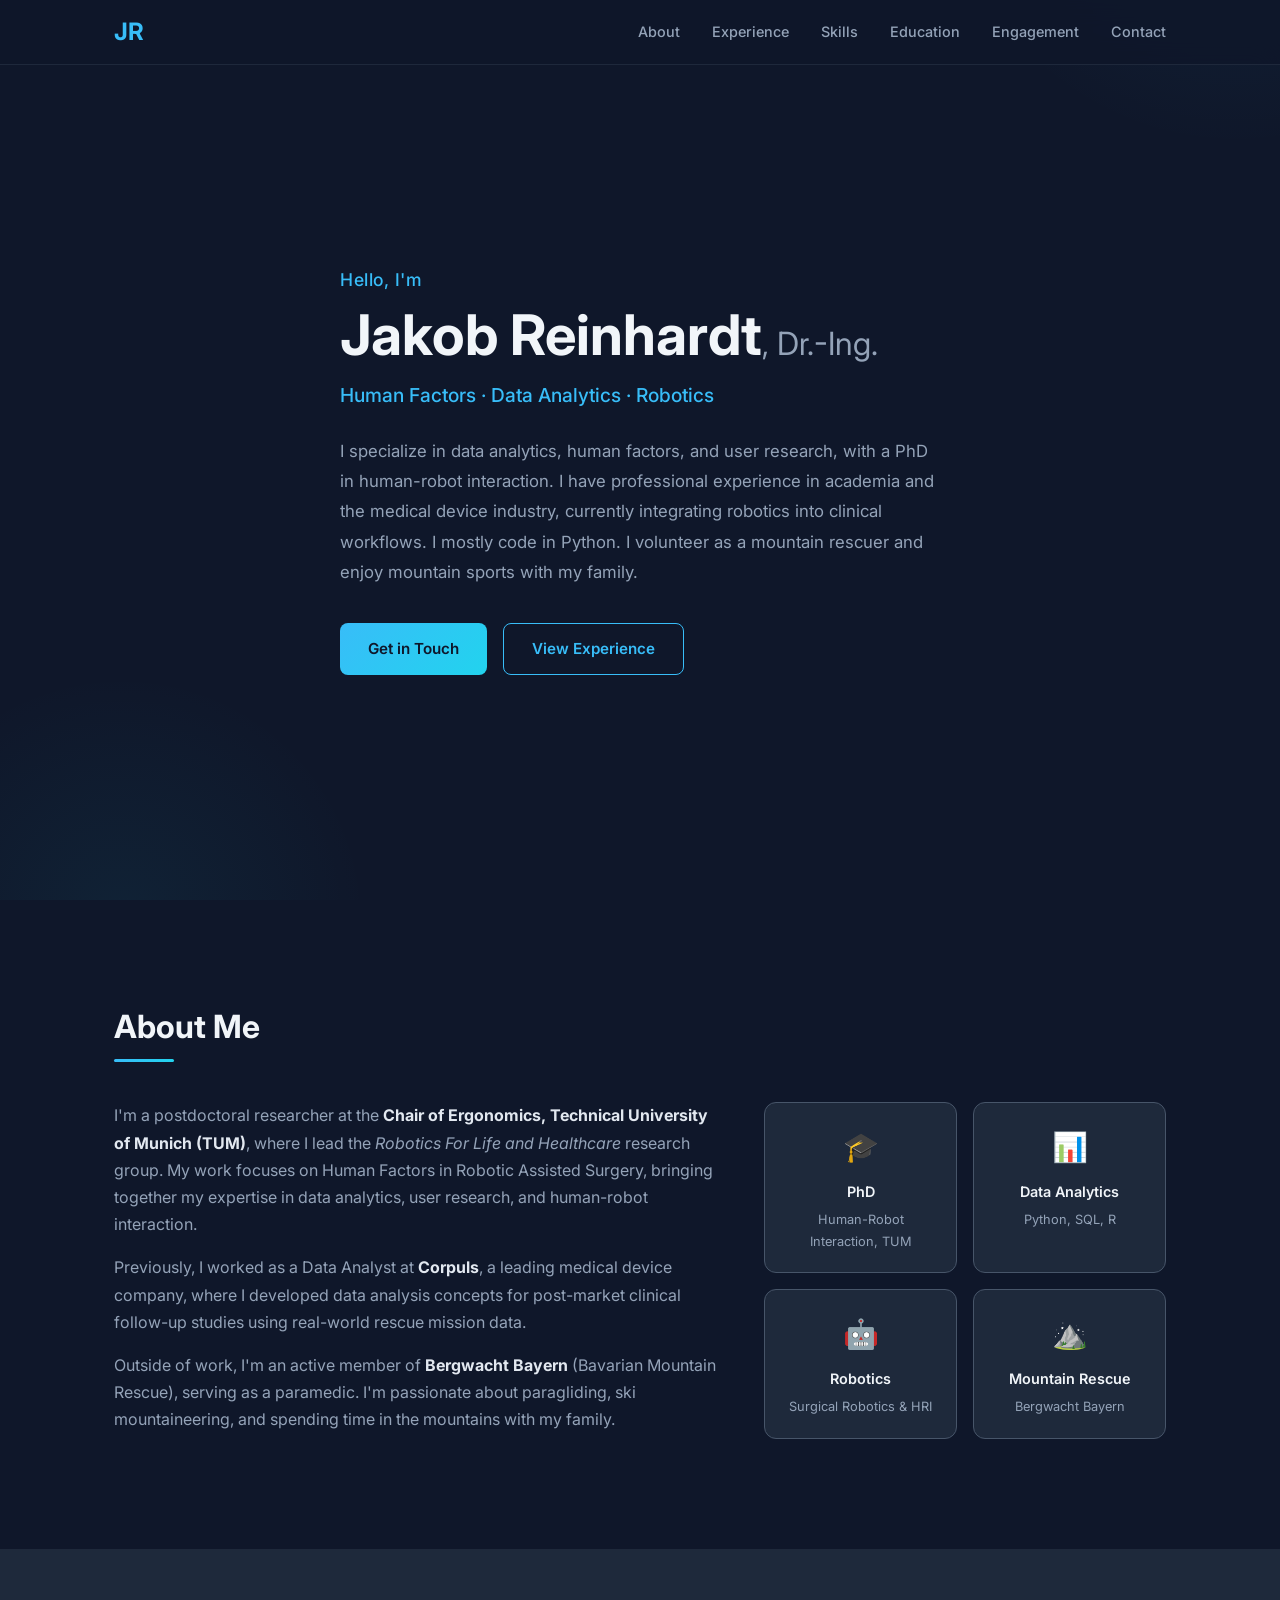
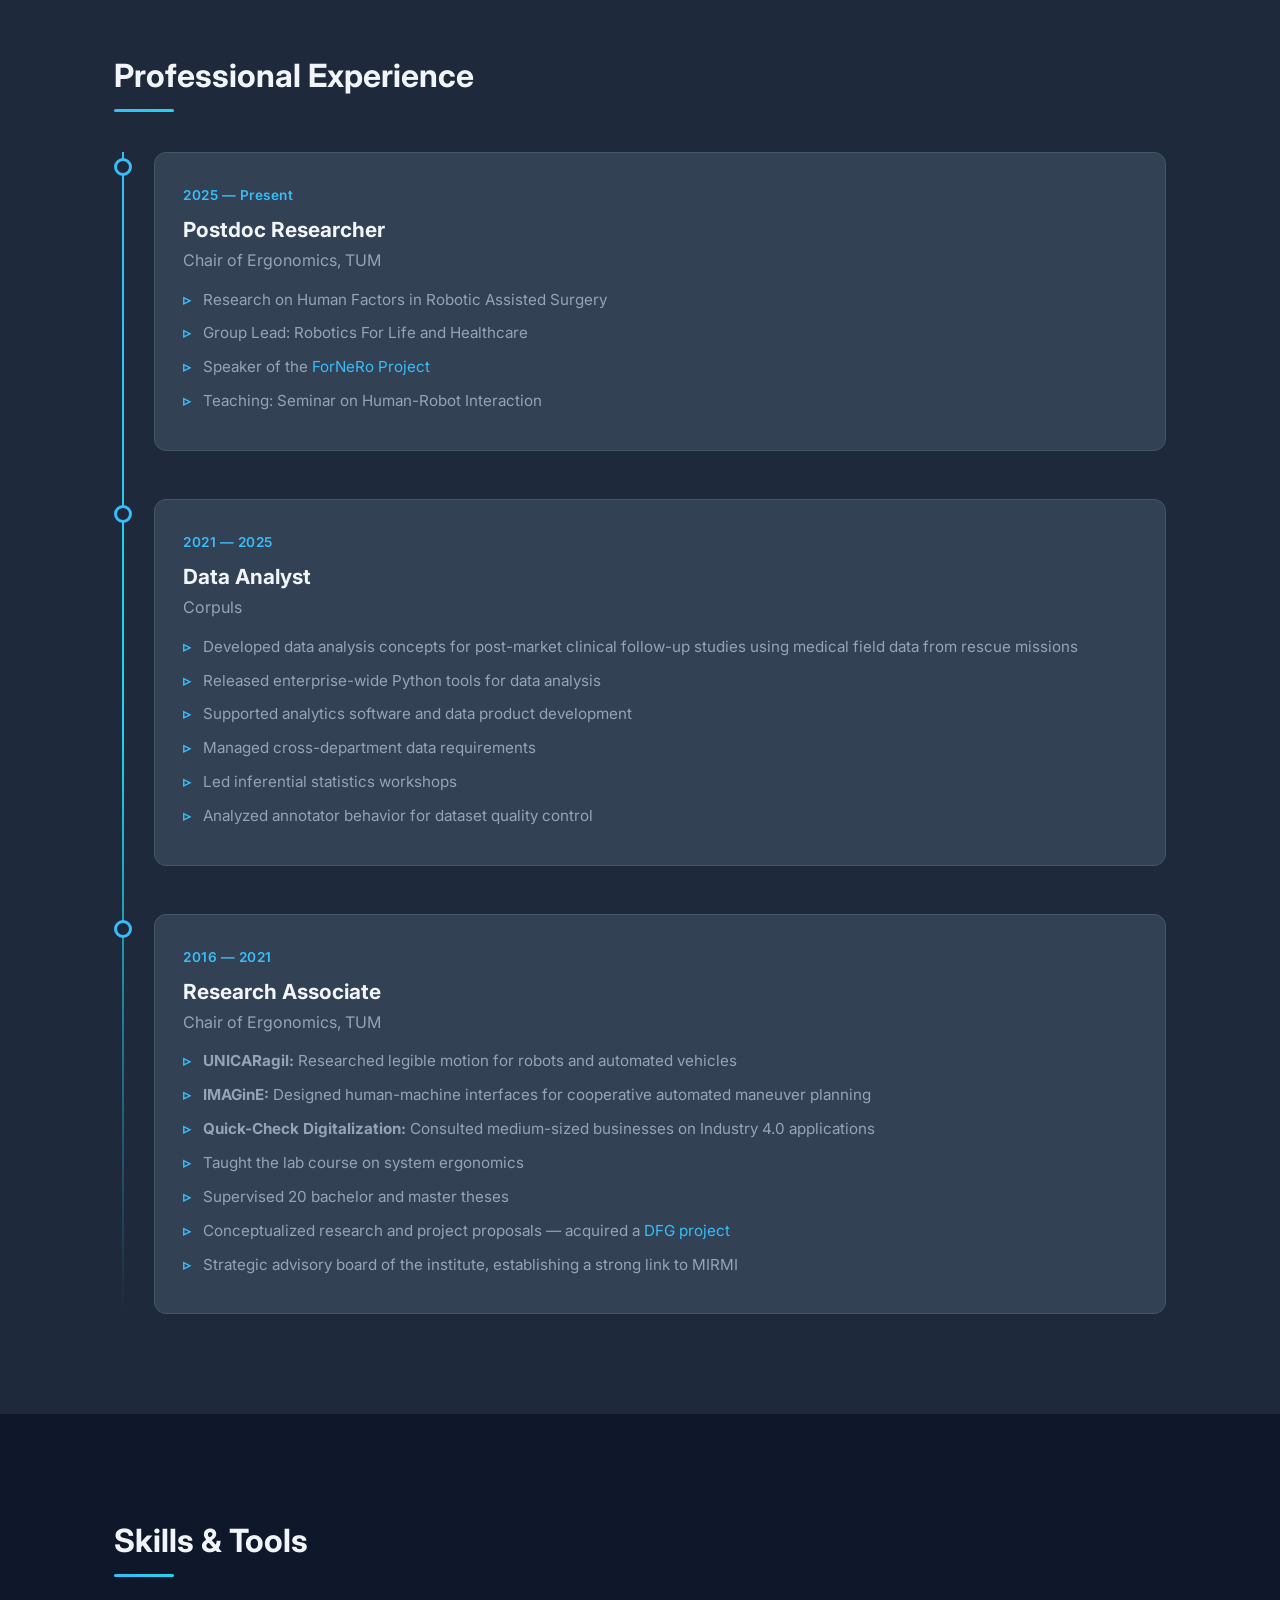
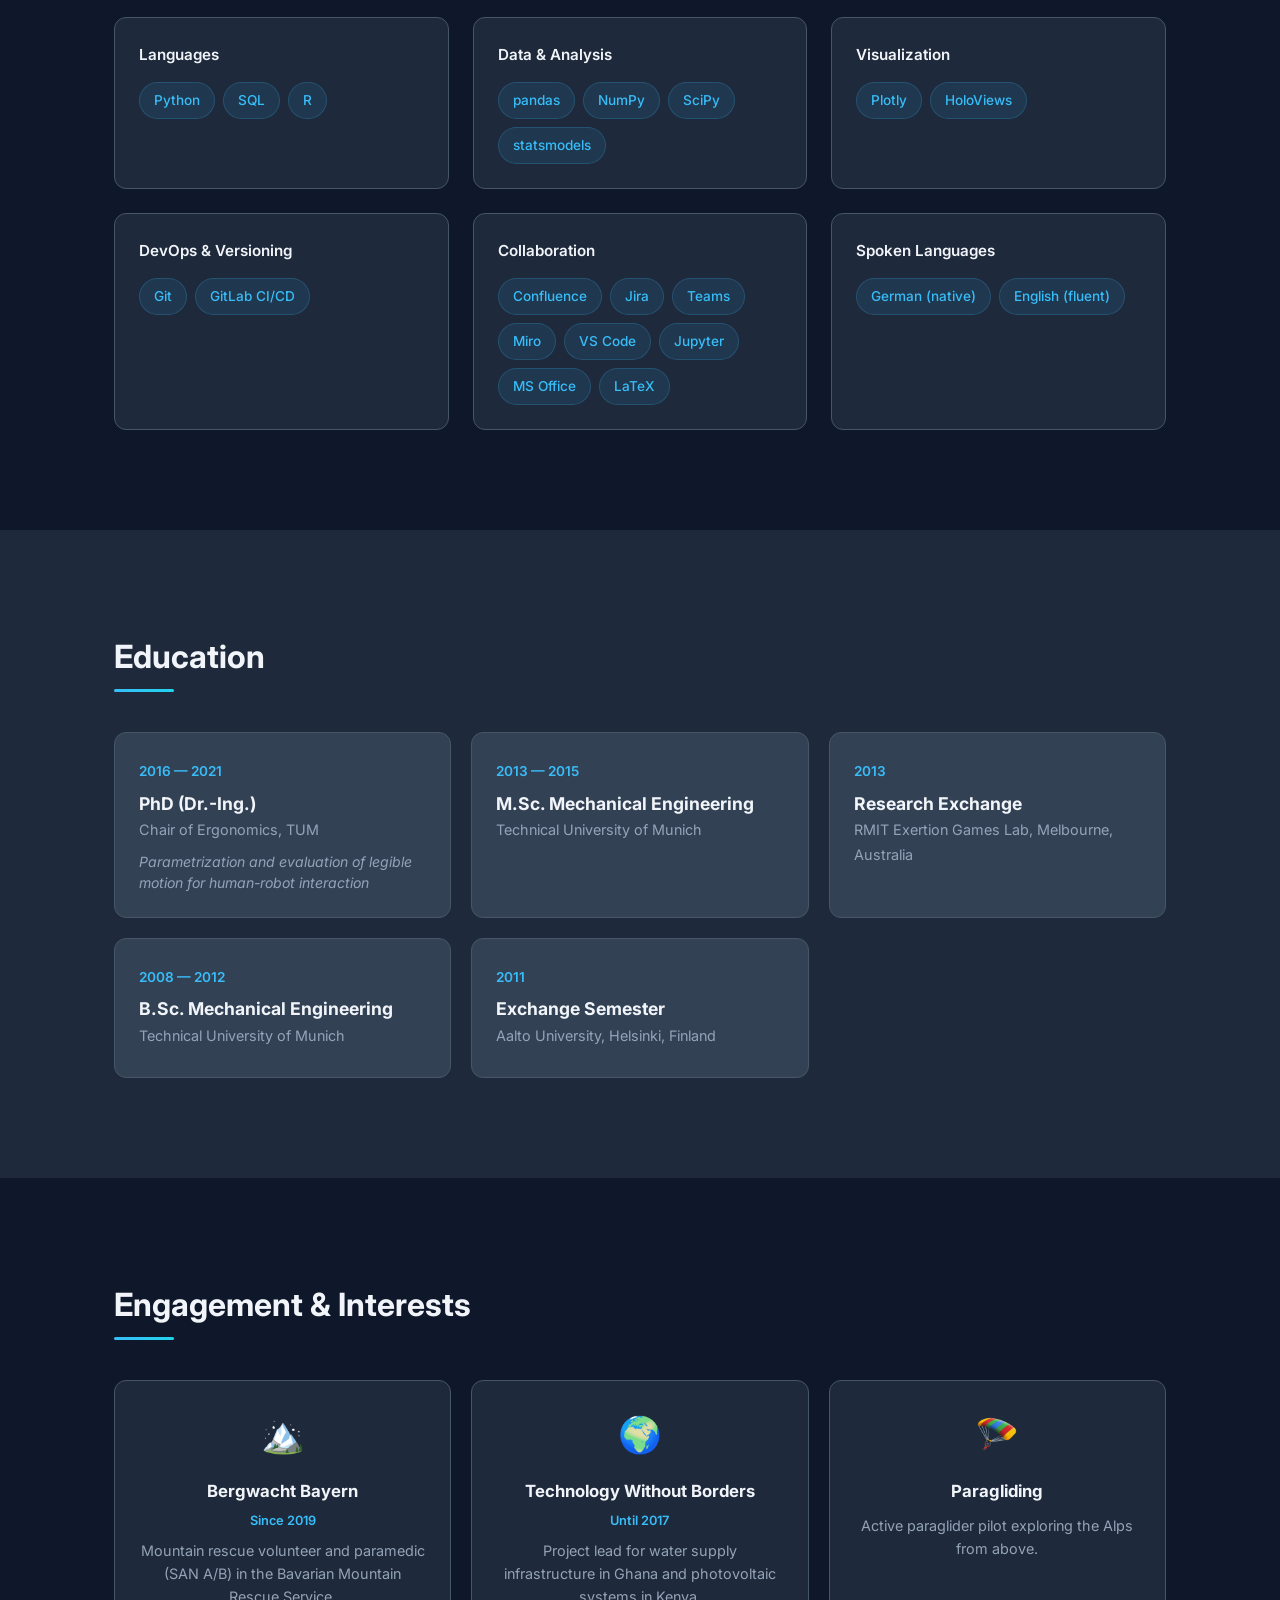
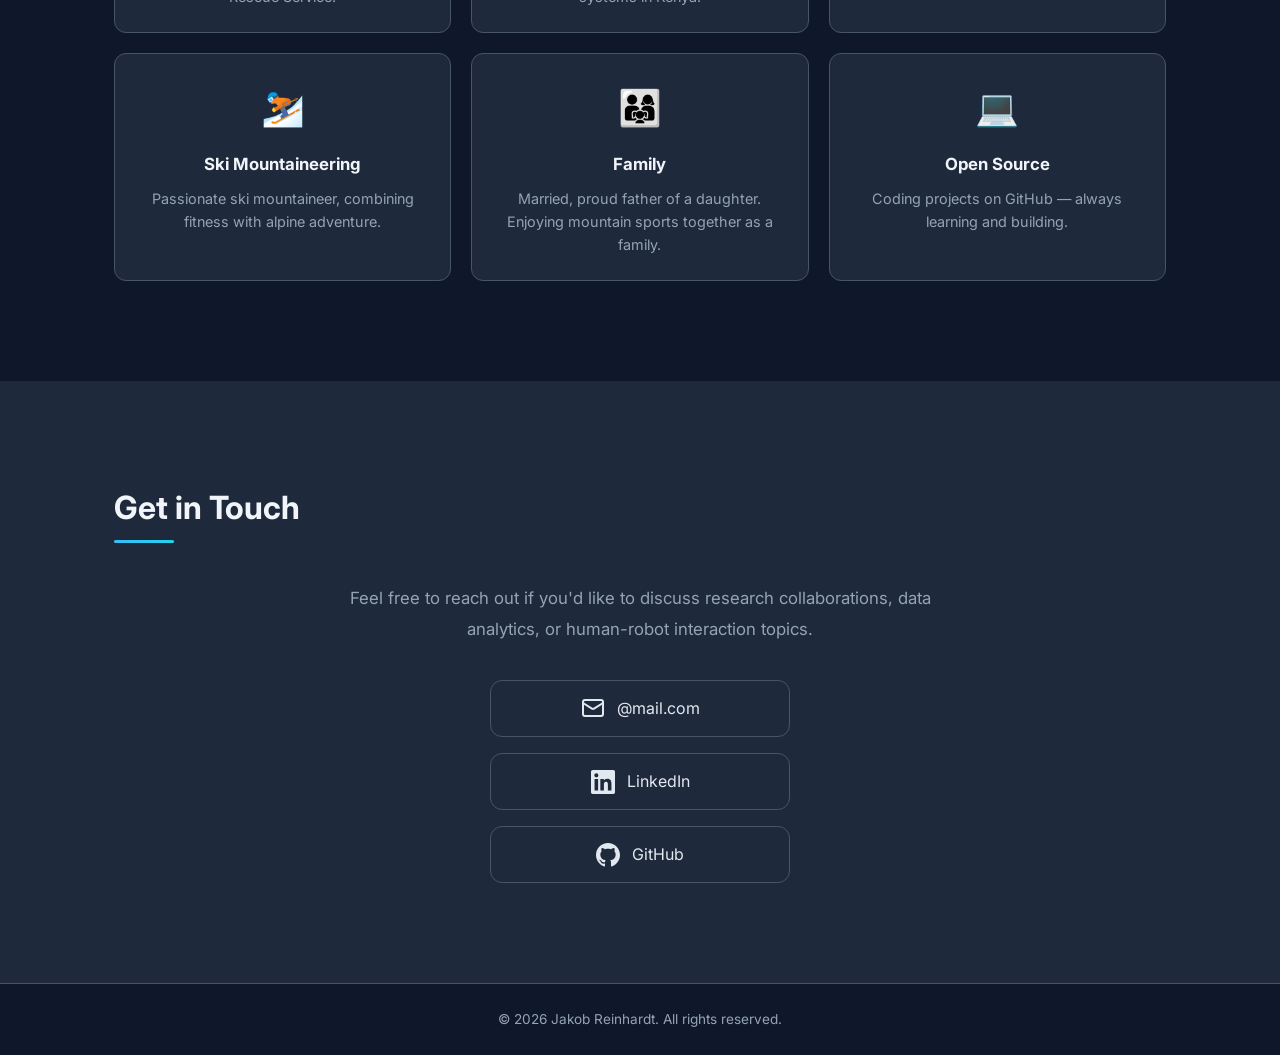
==== index.html @ f3c12887 "." ====
<!DOCTYPE html>
<html lang="en">
<head>
    <meta charset="UTF-8">
    <meta name="viewport" content="width=device-width, initial-scale=1.0">
    <title>Jakob Reinhardt, Dr.-Ing. | Human Factors &amp; Data Analytics</title>
    <meta name="description" content="Personal webpage of Dr.-Ing. Jakob Reinhardt — researcher in human factors, data analytics, and human-robot interaction.">
    <link rel="preconnect" href="https://fonts.googleapis.com">
    <link rel="preconnect" href="https://fonts.gstatic.com" crossorigin>
    <link href="https://fonts.googleapis.com/css2?family=Inter:wght@300;400;500;600;700&display=swap" rel="stylesheet">
    <link rel="stylesheet" href="style.css">
</head>
<body>
    <!-- Navigation -->
    <nav class="navbar" id="navbar">
        <div class="nav-container">
            <a href="#hero" class="nav-logo">JR</a>
            <button class="nav-toggle" id="nav-toggle" aria-label="Toggle navigation">
                <span></span><span></span><span></span>
            </button>
            <ul class="nav-links" id="nav-links">
                <li><a href="#about">About</a></li>
                <li><a href="#experience">Experience</a></li>
                <li><a href="#skills">Skills</a></li>
                <li><a href="#education">Education</a></li>
                <li><a href="#engagement">Engagement</a></li>
                <li><a href="#contact">Contact</a></li>
            </ul>
        </div>
    </nav>

    <!-- Hero Section -->
    <section class="hero" id="hero">
        <div class="hero-content">
            <p class="hero-greeting">Hello, I'm</p>
            <h1 class="hero-name">Jakob Reinhardt<span class="hero-title-suffix">, Dr.-Ing.</span></h1>
            <p class="hero-tagline">Human Factors &middot; Data Analytics &middot; Robotics</p>
            <p class="hero-description">
                I specialize in data analytics, human factors, and user research, with a PhD in human-robot interaction. 
                I have professional experience in academia and the medical device industry, currently integrating robotics into clinical workflows. 
                I mostly code in Python. I volunteer as a mountain rescuer and enjoy mountain sports with my family.
            </p>
            <div class="hero-actions">
                <a href="#contact" class="btn btn-primary">Get in Touch</a>
                <a href="#experience" class="btn btn-secondary">View Experience</a>
            </div>
        </div>
    </section>

    <!-- About Section -->
    <section class="section" id="about">
        <div class="container">
            <h2 class="section-title">About Me</h2>
            <div class="about-grid">
                <div class="about-text">
                    <p>
                        I'm a postdoctoral researcher at the <strong>Chair of Ergonomics, Technical University of Munich (TUM)</strong>, 
                        where I lead the <em>Robotics For Life and Healthcare</em> research group. My work focuses on 
                        Human Factors in Robotic Assisted Surgery, bringing together my expertise in data analytics, 
                        user research, and human-robot interaction.
                    </p>
                    <p>
                        Previously, I worked as a Data Analyst at <strong>Corpuls</strong>, a leading medical device company, 
                        where I developed data analysis concepts for post-market clinical follow-up studies using real-world rescue mission data.
                    </p>
                    <p>
                        Outside of work, I'm an active member of <strong>Bergwacht Bayern</strong> (Bavarian Mountain Rescue), 
                        serving as a paramedic. I'm passionate about paragliding, ski mountaineering, and spending time in the mountains with my family.
                    </p>
                </div>
                <div class="about-highlights">
                    <div class="highlight-card">
                        <span class="highlight-icon">🎓</span>
                        <h3>PhD</h3>
                        <p>Human-Robot Interaction, TUM</p>
                    </div>
                    <div class="highlight-card">
                        <span class="highlight-icon">📊</span>
                        <h3>Data Analytics</h3>
                        <p>Python, SQL, R</p>
                    </div>
                    <div class="highlight-card">
                        <span class="highlight-icon">🤖</span>
                        <h3>Robotics</h3>
                        <p>Surgical Robotics &amp; HRI</p>
                    </div>
                    <div class="highlight-card">
                        <span class="highlight-icon">⛰️</span>
                        <h3>Mountain Rescue</h3>
                        <p>Bergwacht Bayern</p>
                    </div>
                </div>
            </div>
        </div>
    </section>

    <!-- Experience Section -->
    <section class="section section-alt" id="experience">
        <div class="container">
            <h2 class="section-title">Professional Experience</h2>
            <div class="timeline">
                <div class="timeline-item">
                    <div class="timeline-marker"></div>
                    <div class="timeline-content">
                        <span class="timeline-date">2025 &mdash; Present</span>
                        <h3>Postdoc Researcher</h3>
                        <h4>Chair of Ergonomics, TUM</h4>
                        <ul>
                            <li>Research on Human Factors in Robotic Assisted Surgery</li>
                            <li>Group Lead: Robotics For Life and Healthcare</li>
                            <li>Speaker of the <a href="https://fornero.ed.tum.de/" target="_blank" rel="noopener">ForNeRo Project</a></li>
                            <li>Teaching: Seminar on Human-Robot Interaction</li>
                        </ul>
                    </div>
                </div>
                <div class="timeline-item">
                    <div class="timeline-marker"></div>
                    <div class="timeline-content">
                        <span class="timeline-date">2021 &mdash; 2025</span>
                        <h3>Data Analyst</h3>
                        <h4>Corpuls</h4>
                        <ul>
                            <li>Developed data analysis concepts for post-market clinical follow-up studies using medical field data from rescue missions</li>
                            <li>Released enterprise-wide Python tools for data analysis</li>
                            <li>Supported analytics software and data product development</li>
                            <li>Managed cross-department data requirements</li>
                            <li>Led inferential statistics workshops</li>
                            <li>Analyzed annotator behavior for dataset quality control</li>
                        </ul>
                    </div>
                </div>
                <div class="timeline-item">
                    <div class="timeline-marker"></div>
                    <div class="timeline-content">
                        <span class="timeline-date">2016 &mdash; 2021</span>
                        <h3>Research Associate</h3>
                        <h4>Chair of Ergonomics, TUM</h4>
                        <ul>
                            <li><strong>UNICARagil:</strong> Researched legible motion for robots and automated vehicles</li>
                            <li><strong>IMAGinE:</strong> Designed human-machine interfaces for cooperative automated maneuver planning</li>
                            <li><strong>Quick-Check Digitalization:</strong> Consulted medium-sized businesses on Industry 4.0 applications</li>
                            <li>Taught the lab course on system ergonomics</li>
                            <li>Supervised 20 bachelor and master theses</li>
                            <li>Conceptualized research and project proposals &mdash; acquired a <a href="https://gepris.dfg.de/gepris/projekt/453461364" target="_blank" rel="noopener">DFG project</a></li>
                            <li>Strategic advisory board of the institute, establishing a strong link to MIRMI</li>
                        </ul>
                    </div>
                </div>
            </div>
        </div>
    </section>

    <!-- Skills Section -->
    <section class="section" id="skills">
        <div class="container">
            <h2 class="section-title">Skills &amp; Tools</h2>
            <div class="skills-grid">
                <div class="skill-category">
                    <h3>Languages</h3>
                    <div class="skill-tags">
                        <span class="skill-tag">Python</span>
                        <span class="skill-tag">SQL</span>
                        <span class="skill-tag">R</span>
                    </div>
                </div>
                <div class="skill-category">
                    <h3>Data &amp; Analysis</h3>
                    <div class="skill-tags">
                        <span class="skill-tag">pandas</span>
                        <span class="skill-tag">NumPy</span>
                        <span class="skill-tag">SciPy</span>
                        <span class="skill-tag">statsmodels</span>
                    </div>
                </div>
                <div class="skill-category">
                    <h3>Visualization</h3>
                    <div class="skill-tags">
                        <span class="skill-tag">Plotly</span>
                        <span class="skill-tag">HoloViews</span>
                    </div>
                </div>
                <div class="skill-category">
                    <h3>DevOps &amp; Versioning</h3>
                    <div class="skill-tags">
                        <span class="skill-tag">Git</span>
                        <span class="skill-tag">GitLab CI/CD</span>
                    </div>
                </div>
                <div class="skill-category">
                    <h3>Collaboration</h3>
                    <div class="skill-tags">
                        <span class="skill-tag">Confluence</span>
                        <span class="skill-tag">Jira</span>
                        <span class="skill-tag">Teams</span>
                        <span class="skill-tag">Miro</span>
                        <span class="skill-tag">VS Code</span>
                        <span class="skill-tag">Jupyter</span>
                        <span class="skill-tag">MS Office</span>
                        <span class="skill-tag">LaTeX</span>
                    </div>
                </div>
                <div class="skill-category">
                    <h3>Spoken Languages</h3>
                    <div class="skill-tags">
                        <span class="skill-tag">German (native)</span>
                        <span class="skill-tag">English (fluent)</span>
                    </div>
                </div>
            </div>
        </div>
    </section>

    <!-- Education Section -->
    <section class="section section-alt" id="education">
        <div class="container">
            <h2 class="section-title">Education</h2>
            <div class="education-grid">
                <div class="education-card">
                    <span class="education-year">2016 &mdash; 2021</span>
                    <h3>PhD (Dr.-Ing.)</h3>
                    <h4>Chair of Ergonomics, TUM</h4>
                    <p class="thesis-title"><em>Parametrization and evaluation of legible motion for human-robot interaction</em></p>
                </div>
                <div class="education-card">
                    <span class="education-year">2013 &mdash; 2015</span>
                    <h3>M.Sc. Mechanical Engineering</h3>
                    <h4>Technical University of Munich</h4>
                </div>
                <div class="education-card">
                    <span class="education-year">2013</span>
                    <h3>Research Exchange</h3>
                    <h4>RMIT Exertion Games Lab, Melbourne, Australia</h4>
                </div>
                <div class="education-card">
                    <span class="education-year">2008 &mdash; 2012</span>
                    <h3>B.Sc. Mechanical Engineering</h3>
                    <h4>Technical University of Munich</h4>
                </div>
                <div class="education-card">
                    <span class="education-year">2011</span>
                    <h3>Exchange Semester</h3>
                    <h4>Aalto University, Helsinki, Finland</h4>
                </div>
            </div>
        </div>
    </section>

    <!-- Social Engagement Section -->
    <section class="section" id="engagement">
        <div class="container">
            <h2 class="section-title">Engagement &amp; Interests</h2>
            <div class="engagement-grid">
                <div class="engagement-card">
                    <span class="engagement-icon">🏔️</span>
                    <h3>Bergwacht Bayern</h3>
                    <span class="engagement-date">Since 2019</span>
                    <p>Mountain rescue volunteer and paramedic (SAN A/B) in the Bavarian Mountain Rescue Service.</p>
                </div>
                <div class="engagement-card">
                    <span class="engagement-icon">🌍</span>
                    <h3>Technology Without Borders</h3>
                    <span class="engagement-date">Until 2017</span>
                    <p>Project lead for water supply infrastructure in Ghana and photovoltaic systems in Kenya.</p>
                </div>
                <div class="engagement-card">
                    <span class="engagement-icon">🪂</span>
                    <h3>Paragliding</h3>
                    <span class="engagement-date"></span>
                    <p>Active paraglider pilot exploring the Alps from above.</p>
                </div>
                <div class="engagement-card">
                    <span class="engagement-icon">⛷️</span>
                    <h3>Ski Mountaineering</h3>
                    <span class="engagement-date"></span>
                    <p>Passionate ski mountaineer, combining fitness with alpine adventure.</p>
                </div>
                <div class="engagement-card">
                    <span class="engagement-icon">👨‍👩‍👧</span>
                    <h3>Family</h3>
                    <span class="engagement-date"></span>
                    <p>Married, proud father of a daughter. Enjoying mountain sports together as a family.</p>
                </div>
                <div class="engagement-card">
                    <span class="engagement-icon">💻</span>
                    <h3>Open Source</h3>
                    <span class="engagement-date"></span>
                    <p>Coding projects on GitHub — always learning and building.</p>
                </div>
            </div>
        </div>
    </section>

    <!-- Contact Section -->
    <section class="section section-alt" id="contact">
        <div class="container">
            <h2 class="section-title">Get in Touch</h2>
            <div class="contact-content">
                <p class="contact-text">
                    Feel free to reach out if you'd like to discuss research collaborations, data analytics, 
                    or human-robot interaction topics.
                </p>
                <div class="contact-links">
                    <a href="mailto:@mail.com" class="contact-link">
                        <svg viewBox="0 0 24 24" width="24" height="24" fill="none" stroke="currentColor" stroke-width="2"><rect x="2" y="4" width="20" height="16" rx="2"/><path d="m22 7-8.97 5.7a1.94 1.94 0 0 1-2.06 0L2 7"/></svg>
                        <span>@mail.com</span>
                    </a>
                    <a href="https://www.linkedin.com/in/jakob-reinhardt-939b8283/" target="_blank" rel="noopener" class="contact-link">
                        <svg viewBox="0 0 24 24" width="24" height="24" fill="currentColor"><path d="M20.447 20.452h-3.554v-5.569c0-1.328-.027-3.037-1.852-3.037-1.853 0-2.136 1.445-2.136 2.939v5.667H9.351V9h3.414v1.561h.046c.477-.9 1.637-1.85 3.37-1.85 3.601 0 4.267 2.37 4.267 5.455v6.286zM5.337 7.433a2.062 2.062 0 0 1-2.063-2.065 2.064 2.064 0 1 1 2.063 2.065zm1.782 13.019H3.555V9h3.564v11.452zM22.225 0H1.771C.792 0 0 .774 0 1.729v20.542C0 23.227.792 24 1.771 24h20.451C23.2 24 24 23.227 24 22.271V1.729C24 .774 23.2 0 22.222 0h.003z"/></svg>
                        <span>LinkedIn</span>
                    </a>
                    <a href="https://github.com/jakreinhardt" target="_blank" rel="noopener" class="contact-link">
                        <svg viewBox="0 0 24 24" width="24" height="24" fill="currentColor"><path d="M12 0c-6.626 0-12 5.373-12 12 0 5.302 3.438 9.8 8.207 11.387.599.111.793-.261.793-.577v-2.234c-3.338.726-4.033-1.416-4.033-1.416-.546-1.387-1.333-1.756-1.333-1.756-1.089-.745.083-.729.083-.729 1.205.084 1.839 1.237 1.839 1.237 1.07 1.834 2.807 1.304 3.492.997.107-.775.418-1.305.762-1.604-2.665-.305-5.467-1.334-5.467-5.931 0-1.311.469-2.381 1.236-3.221-.124-.303-.535-1.524.117-3.176 0 0 1.008-.322 3.301 1.23.957-.266 1.983-.399 3.003-.404 1.02.005 2.047.138 3.006.404 2.291-1.552 3.297-1.23 3.297-1.23.653 1.653.242 2.874.118 3.176.77.84 1.235 1.911 1.235 3.221 0 4.609-2.807 5.624-5.479 5.921.43.372.823 1.102.823 2.222v3.293c0 .319.192.694.801.576 4.765-1.589 8.199-6.086 8.199-11.386 0-6.627-5.373-12-12-12z"/></svg>
                        <span>GitHub</span>
                    </a>
                </div>
            </div>
        </div>
    </section>

    <!-- Footer -->
    <footer class="footer">
        <div class="container">
            <p>&copy; 2026 Jakob Reinhardt. All rights reserved.</p>
        </div>
    </footer>

    <script src="script.js"></script>
</body>
</html>
---- style.css ----
/* ===== CSS Variables & Reset ===== */
:root {
    --color-bg: #0f172a;
    --color-bg-alt: #1e293b;
    --color-surface: #334155;
    --color-primary: #38bdf8;
    --color-primary-dark: #0284c7;
    --color-accent: #22d3ee;
    --color-text: #e2e8f0;
    --color-text-muted: #94a3b8;
    --color-text-heading: #f1f5f9;
    --color-border: #475569;
    --font-family: 'Inter', -apple-system, BlinkMacSystemFont, 'Segoe UI', Roboto, sans-serif;
    --max-width: 1100px;
    --radius: 12px;
    --transition: 0.3s ease;
}

*, *::before, *::after {
    margin: 0;
    padding: 0;
    box-sizing: border-box;
}

html {
    scroll-behavior: smooth;
    scroll-padding-top: 80px;
}

body {
    font-family: var(--font-family);
    background-color: var(--color-bg);
    color: var(--color-text);
    line-height: 1.7;
    -webkit-font-smoothing: antialiased;
}

a {
    color: var(--color-primary);
    text-decoration: none;
    transition: color var(--transition);
}

a:hover {
    color: var(--color-accent);
}

img {
    max-width: 100%;
    display: block;
}

/* ===== Layout ===== */
.container {
    max-width: var(--max-width);
    margin: 0 auto;
    padding: 0 24px;
}

.section {
    padding: 100px 0;
}

.section-alt {
    background-color: var(--color-bg-alt);
}

.section-title {
    font-size: 2rem;
    font-weight: 700;
    color: var(--color-text-heading);
    margin-bottom: 48px;
    position: relative;
    display: inline-block;
}

.section-title::after {
    content: '';
    position: absolute;
    bottom: -8px;
    left: 0;
    width: 60px;
    height: 3px;
    background: linear-gradient(90deg, var(--color-primary), var(--color-accent));
    border-radius: 2px;
}

/* ===== Navbar ===== */
.navbar {
    position: fixed;
    top: 0;
    left: 0;
    right: 0;
    z-index: 1000;
    background: rgba(15, 23, 42, 0.85);
    backdrop-filter: blur(12px);
    border-bottom: 1px solid rgba(71, 85, 105, 0.3);
    transition: background var(--transition);
}

.nav-container {
    max-width: var(--max-width);
    margin: 0 auto;
    padding: 0 24px;
    display: flex;
    align-items: center;
    justify-content: space-between;
    height: 64px;
}

.nav-logo {
    font-size: 1.5rem;
    font-weight: 700;
    color: var(--color-primary);
    letter-spacing: -0.5px;
}

.nav-logo:hover {
    color: var(--color-accent);
}

.nav-links {
    display: flex;
    list-style: none;
    gap: 32px;
}

.nav-links a {
    color: var(--color-text-muted);
    font-size: 0.9rem;
    font-weight: 500;
    transition: color var(--transition);
    position: relative;
}

.nav-links a::after {
    content: '';
    position: absolute;
    bottom: -4px;
    left: 0;
    width: 0;
    height: 2px;
    background: var(--color-primary);
    transition: width var(--transition);
}

.nav-links a:hover {
    color: var(--color-text-heading);
}

.nav-links a:hover::after {
    width: 100%;
}

.nav-toggle {
    display: none;
    flex-direction: column;
    gap: 5px;
    background: none;
    border: none;
    cursor: pointer;
    padding: 4px;
}

.nav-toggle span {
    width: 24px;
    height: 2px;
    background: var(--color-text);
    transition: var(--transition);
    border-radius: 2px;
}

/* ===== Hero ===== */
.hero {
    min-height: 100vh;
    display: flex;
    align-items: center;
    justify-content: center;
    padding: 120px 24px 80px;
    position: relative;
    overflow: hidden;
}

.hero::before {
    content: '';
    position: absolute;
    top: -50%;
    right: -20%;
    width: 600px;
    height: 600px;
    background: radial-gradient(circle, rgba(56, 189, 248, 0.08) 0%, transparent 70%);
    pointer-events: none;
}

.hero::after {
    content: '';
    position: absolute;
    bottom: -30%;
    left: -10%;
    width: 500px;
    height: 500px;
    background: radial-gradient(circle, rgba(34, 211, 238, 0.06) 0%, transparent 70%);
    pointer-events: none;
}

.hero-content {
    max-width: 720px;
    position: relative;
    z-index: 1;
}

.hero-greeting {
    font-size: 1.1rem;
    color: var(--color-primary);
    font-weight: 500;
    margin-bottom: 8px;
    letter-spacing: 0.5px;
}

.hero-name {
    font-size: 3.5rem;
    font-weight: 700;
    color: var(--color-text-heading);
    line-height: 1.15;
    margin-bottom: 12px;
}

.hero-title-suffix {
    color: var(--color-text-muted);
    font-weight: 400;
    font-size: 2rem;
}

.hero-tagline {
    font-size: 1.2rem;
    color: var(--color-primary);
    margin-bottom: 24px;
    font-weight: 500;
}

.hero-description {
    font-size: 1.05rem;
    color: var(--color-text-muted);
    line-height: 1.8;
    margin-bottom: 36px;
    max-width: 600px;
}

.hero-actions {
    display: flex;
    gap: 16px;
    flex-wrap: wrap;
}

/* ===== Buttons ===== */
.btn {
    display: inline-flex;
    align-items: center;
    padding: 12px 28px;
    border-radius: 8px;
    font-size: 0.95rem;
    font-weight: 600;
    transition: all var(--transition);
    cursor: pointer;
    border: none;
    text-decoration: none;
}

.btn-primary {
    background: linear-gradient(135deg, var(--color-primary), var(--color-accent));
    color: var(--color-bg);
}

.btn-primary:hover {
    color: var(--color-bg);
    transform: translateY(-2px);
    box-shadow: 0 8px 24px rgba(56, 189, 248, 0.25);
}

.btn-secondary {
    background: transparent;
    color: var(--color-primary);
    border: 1px solid var(--color-primary);
}

.btn-secondary:hover {
    background: rgba(56, 189, 248, 0.1);
    color: var(--color-accent);
    transform: translateY(-2px);
}

/* ===== About ===== */
.about-grid {
    display: grid;
    grid-template-columns: 1.5fr 1fr;
    gap: 48px;
    align-items: start;
}

.about-text p {
    margin-bottom: 16px;
    color: var(--color-text-muted);
}

.about-text strong {
    color: var(--color-text);
}

.about-highlights {
    display: grid;
    grid-template-columns: 1fr 1fr;
    gap: 16px;
}

.highlight-card {
    background: var(--color-bg-alt);
    border: 1px solid var(--color-border);
    border-radius: var(--radius);
    padding: 20px;
    text-align: center;
    transition: transform var(--transition), border-color var(--transition);
}

.highlight-card:hover {
    transform: translateY(-4px);
    border-color: var(--color-primary);
}

.highlight-icon {
    font-size: 1.8rem;
    display: block;
    margin-bottom: 8px;
}

.highlight-card h3 {
    font-size: 0.9rem;
    font-weight: 600;
    color: var(--color-text-heading);
    margin-bottom: 4px;
}

.highlight-card p {
    font-size: 0.8rem;
    color: var(--color-text-muted);
}

/* ===== Timeline ===== */
.timeline {
    position: relative;
    padding-left: 40px;
}

.timeline::before {
    content: '';
    position: absolute;
    left: 8px;
    top: 0;
    bottom: 0;
    width: 2px;
    background: linear-gradient(to bottom, var(--color-primary), var(--color-accent), transparent);
}

.timeline-item {
    position: relative;
    margin-bottom: 48px;
}

.timeline-item:last-child {
    margin-bottom: 0;
}

.timeline-marker {
    position: absolute;
    left: -40px;
    top: 6px;
    width: 18px;
    height: 18px;
    border-radius: 50%;
    background: var(--color-bg-alt);
    border: 3px solid var(--color-primary);
    z-index: 1;
}

.timeline-content {
    background: var(--color-surface);
    border: 1px solid var(--color-border);
    border-radius: var(--radius);
    padding: 28px;
    transition: border-color var(--transition), transform var(--transition);
}

.timeline-content:hover {
    border-color: var(--color-primary);
    transform: translateX(4px);
}

.timeline-date {
    font-size: 0.85rem;
    color: var(--color-primary);
    font-weight: 600;
    letter-spacing: 0.5px;
}

.timeline-content h3 {
    font-size: 1.3rem;
    color: var(--color-text-heading);
    margin-top: 4px;
}

.timeline-content h4 {
    font-size: 1rem;
    color: var(--color-text-muted);
    font-weight: 400;
    margin-bottom: 12px;
}

.timeline-content ul {
    list-style: none;
    padding: 0;
}

.timeline-content li {
    position: relative;
    padding-left: 20px;
    margin-bottom: 8px;
    color: var(--color-text-muted);
    font-size: 0.95rem;
}

.timeline-content li::before {
    content: '▹';
    position: absolute;
    left: 0;
    color: var(--color-primary);
    font-weight: bold;
}

/* ===== Skills ===== */
.skills-grid {
    display: grid;
    grid-template-columns: repeat(auto-fit, minmax(280px, 1fr));
    gap: 24px;
}

.skill-category {
    background: var(--color-bg-alt);
    border: 1px solid var(--color-border);
    border-radius: var(--radius);
    padding: 24px;
    transition: border-color var(--transition);
}

.skill-category:hover {
    border-color: var(--color-primary);
}

.skill-category h3 {
    font-size: 0.95rem;
    color: var(--color-text-heading);
    margin-bottom: 14px;
    font-weight: 600;
}

.skill-tags {
    display: flex;
    flex-wrap: wrap;
    gap: 8px;
}

.skill-tag {
    background: rgba(56, 189, 248, 0.1);
    color: var(--color-primary);
    padding: 6px 14px;
    border-radius: 20px;
    font-size: 0.85rem;
    font-weight: 500;
    border: 1px solid rgba(56, 189, 248, 0.2);
    transition: all var(--transition);
}

.skill-tag:hover {
    background: rgba(56, 189, 248, 0.2);
    border-color: var(--color-primary);
}

/* ===== Education ===== */
.education-grid {
    display: grid;
    grid-template-columns: repeat(auto-fit, minmax(300px, 1fr));
    gap: 20px;
}

.education-card {
    background: var(--color-surface);
    border: 1px solid var(--color-border);
    border-radius: var(--radius);
    padding: 24px;
    transition: border-color var(--transition), transform var(--transition);
}

.education-card:hover {
    border-color: var(--color-primary);
    transform: translateY(-4px);
}

.education-year {
    font-size: 0.85rem;
    color: var(--color-primary);
    font-weight: 600;
}

.education-card h3 {
    font-size: 1.1rem;
    color: var(--color-text-heading);
    margin-top: 4px;
}

.education-card h4 {
    font-size: 0.9rem;
    color: var(--color-text-muted);
    font-weight: 400;
    margin-bottom: 4px;
}

.thesis-title {
    font-size: 0.88rem;
    color: var(--color-text-muted);
    margin-top: 8px;
    line-height: 1.5;
}

/* ===== Engagement ===== */
.engagement-grid {
    display: grid;
    grid-template-columns: repeat(auto-fit, minmax(280px, 1fr));
    gap: 20px;
}

.engagement-card {
    background: var(--color-bg-alt);
    border: 1px solid var(--color-border);
    border-radius: var(--radius);
    padding: 24px;
    text-align: center;
    transition: border-color var(--transition), transform var(--transition);
}

.engagement-card:hover {
    border-color: var(--color-primary);
    transform: translateY(-4px);
}

.engagement-icon {
    font-size: 2.2rem;
    display: block;
    margin-bottom: 12px;
}

.engagement-card h3 {
    font-size: 1.05rem;
    color: var(--color-text-heading);
    margin-bottom: 4px;
}

.engagement-date {
    font-size: 0.8rem;
    color: var(--color-primary);
    font-weight: 600;
    display: block;
    margin-bottom: 8px;
}

.engagement-card p {
    font-size: 0.9rem;
    color: var(--color-text-muted);
    line-height: 1.6;
}

/* ===== Contact ===== */
.contact-content {
    text-align: center;
    max-width: 600px;
    margin: 0 auto;
}

.contact-text {
    font-size: 1.05rem;
    color: var(--color-text-muted);
    margin-bottom: 36px;
    line-height: 1.8;
}

.contact-links {
    display: flex;
    flex-direction: column;
    gap: 16px;
    align-items: center;
}

.contact-link {
    display: inline-flex;
    align-items: center;
    gap: 12px;
    padding: 14px 28px;
    border: 1px solid var(--color-border);
    border-radius: var(--radius);
    color: var(--color-text);
    transition: all var(--transition);
    min-width: 300px;
    justify-content: center;
}

.contact-link:hover {
    border-color: var(--color-primary);
    background: rgba(56, 189, 248, 0.05);
    color: var(--color-primary);
    transform: translateY(-2px);
}

.contact-link svg {
    flex-shrink: 0;
}

/* ===== Footer ===== */
.footer {
    text-align: center;
    padding: 24px;
    border-top: 1px solid var(--color-border);
    color: var(--color-text-muted);
    font-size: 0.85rem;
}

/* ===== Responsive ===== */
@media (max-width: 768px) {
    .nav-toggle {
        display: flex;
    }

    .nav-links {
        position: fixed;
        top: 64px;
        left: 0;
        right: 0;
        background: rgba(15, 23, 42, 0.98);
        backdrop-filter: blur(12px);
        flex-direction: column;
        padding: 24px;
        gap: 20px;
        transform: translateY(-120%);
        transition: transform var(--transition);
        border-bottom: 1px solid var(--color-border);
    }

    .nav-links.active {
        transform: translateY(0);
    }

    .hero-name {
        font-size: 2.4rem;
    }

    .hero-title-suffix {
        font-size: 1.4rem;
    }

    .about-grid {
        grid-template-columns: 1fr;
    }

    .about-highlights {
        grid-template-columns: 1fr 1fr;
    }

    .timeline {
        padding-left: 30px;
    }

    .timeline-marker {
        left: -30px;
        width: 14px;
        height: 14px;
    }

    .timeline-content {
        padding: 20px;
    }

    .contact-link {
        min-width: auto;
        width: 100%;
    }

    .section {
        padding: 64px 0;
    }
}

@media (max-width: 480px) {
    .hero-name {
        font-size: 1.8rem;
    }

    .hero-title-suffix {
        font-size: 1.1rem;
        display: block;
    }

    .about-highlights {
        grid-template-columns: 1fr;
    }

    .hero-actions {
        flex-direction: column;
    }

    .btn {
        width: 100%;
        justify-content: center;
    }
}

/* ===== Animations ===== */
@keyframes fadeInUp {
    from {
        opacity: 0;
        transform: translateY(20px);
    }
    to {
        opacity: 1;
        transform: translateY(0);
    }
}

.fade-in {
    opacity: 0;
    transform: translateY(20px);
    transition: opacity 0.6s ease, transform 0.6s ease;
}

.fade-in.visible {
    opacity: 1;
    transform: translateY(0);
}
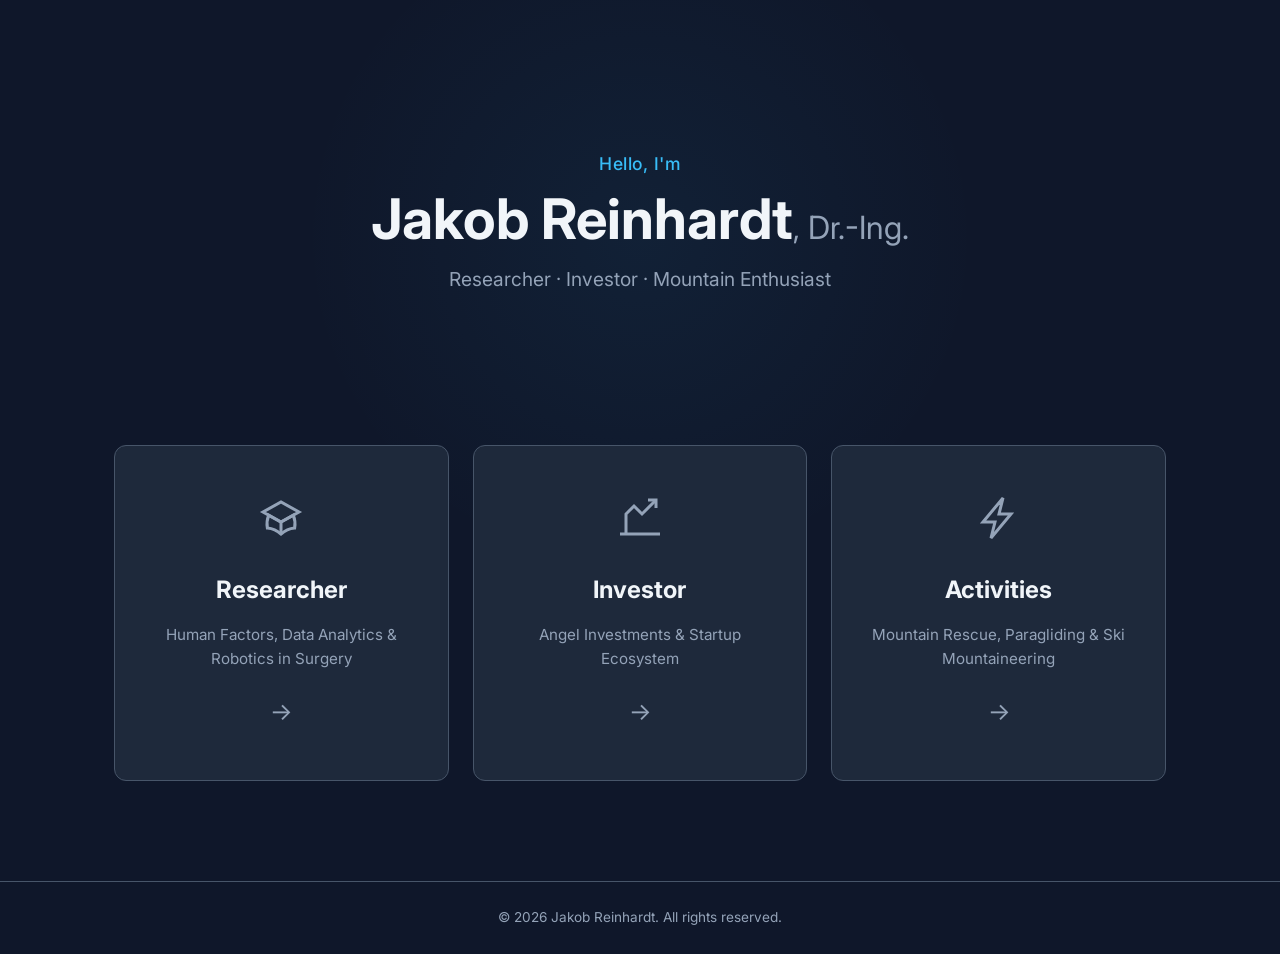
==== commit 33f0c387: "Redesign: entry page with 3 spheres, introduction sections, new content" ====
--- a/index.html
+++ b/index.html
@@ -3,318 +3,50 @@
 <head>
     <meta charset="UTF-8">
     <meta name="viewport" content="width=device-width, initial-scale=1.0">
-    <title>Jakob Reinhardt, Dr.-Ing. | Human Factors &amp; Data Analytics</title>
-    <meta name="description" content="Personal webpage of Dr.-Ing. Jakob Reinhardt — researcher in human factors, data analytics, and human-robot interaction.">
+    <title>Jakob Reinhardt, Dr.-Ing.</title>
+    <meta name="description" content="Personal webpage of Dr.-Ing. Jakob Reinhardt — Researcher, Investor, and Mountain Enthusiast.">
     <link rel="preconnect" href="https://fonts.googleapis.com">
     <link rel="preconnect" href="https://fonts.gstatic.com" crossorigin>
     <link href="https://fonts.googleapis.com/css2?family=Inter:wght@300;400;500;600;700&display=swap" rel="stylesheet">
     <link rel="stylesheet" href="style.css">
 </head>
-<body>
-    <!-- Navigation -->
-    <nav class="navbar" id="navbar">
-        <div class="nav-container">
-            <a href="#hero" class="nav-logo">JR</a>
-            <button class="nav-toggle" id="nav-toggle" aria-label="Toggle navigation">
-                <span></span><span></span><span></span>
-            </button>
-            <ul class="nav-links" id="nav-links">
-                <li><a href="#about">About</a></li>
-                <li><a href="#experience">Experience</a></li>
-                <li><a href="#skills">Skills</a></li>
-                <li><a href="#education">Education</a></li>
-                <li><a href="#engagement">Engagement</a></li>
-                <li><a href="#contact">Contact</a></li>
-            </ul>
-        </div>
-    </nav>
+<body class="entry-page">
 
-    <!-- Hero Section -->
-    <section class="hero" id="hero">
-        <div class="hero-content">
-            <p class="hero-greeting">Hello, I'm</p>
-            <h1 class="hero-name">Jakob Reinhardt<span class="hero-title-suffix">, Dr.-Ing.</span></h1>
-            <p class="hero-tagline">Human Factors &middot; Data Analytics &middot; Robotics</p>
-            <p class="hero-description">
-                I specialize in data analytics, human factors, and user research, with a PhD in human-robot interaction. 
-                I have professional experience in academia and the medical device industry, currently integrating robotics into clinical workflows. 
-                I mostly code in Python. I volunteer as a mountain rescuer and enjoy mountain sports with my family.
-            </p>
-            <div class="hero-actions">
-                <a href="#contact" class="btn btn-primary">Get in Touch</a>
-                <a href="#experience" class="btn btn-secondary">View Experience</a>
-            </div>
+    <!-- Entry Hero -->
+    <section class="entry-hero">
+        <div class="entry-hero-content">
+            <p class="entry-greeting">Hello, I'm</p>
+            <h1 class="entry-name">Jakob Reinhardt<span class="entry-suffix">, Dr.-Ing.</span></h1>
+            <p class="entry-tagline">Researcher &middot; Investor &middot; Mountain Enthusiast</p>
         </div>
     </section>
 
-    <!-- About Section -->
-    <section class="section" id="about">
-        <div class="container">
-            <h2 class="section-title">About Me</h2>
-            <div class="about-grid">
-                <div class="about-text">
-                    <p>
-                        I'm a postdoctoral researcher at the <strong>Chair of Ergonomics, Technical University of Munich (TUM)</strong>, 
-                        where I lead the <em>Robotics For Life and Healthcare</em> research group. My work focuses on 
-                        Human Factors in Robotic Assisted Surgery, bringing together my expertise in data analytics, 
-                        user research, and human-robot interaction.
-                    </p>
-                    <p>
-                        Previously, I worked as a Data Analyst at <strong>Corpuls</strong>, a leading medical device company, 
-                        where I developed data analysis concepts for post-market clinical follow-up studies using real-world rescue mission data.
-                    </p>
-                    <p>
-                        Outside of work, I'm an active member of <strong>Bergwacht Bayern</strong> (Bavarian Mountain Rescue), 
-                        serving as a paramedic. I'm passionate about paragliding, ski mountaineering, and spending time in the mountains with my family.
-                    </p>
-                </div>
-                <div class="about-highlights">
-                    <div class="highlight-card">
-                        <span class="highlight-icon">🎓</span>
-                        <h3>PhD</h3>
-                        <p>Human-Robot Interaction, TUM</p>
-                    </div>
-                    <div class="highlight-card">
-                        <span class="highlight-icon">📊</span>
-                        <h3>Data Analytics</h3>
-                        <p>Python, SQL, R</p>
-                    </div>
-                    <div class="highlight-card">
-                        <span class="highlight-icon">🤖</span>
-                        <h3>Robotics</h3>
-                        <p>Surgical Robotics &amp; HRI</p>
-                    </div>
-                    <div class="highlight-card">
-                        <span class="highlight-icon">⛰️</span>
-                        <h3>Mountain Rescue</h3>
-                        <p>Bergwacht Bayern</p>
-                    </div>
-                </div>
+    <!-- Three Spheres -->
+    <section class="spheres">
+        <a href="researcher.html" class="sphere sphere-researcher">
+            <div class="sphere-icon">
+                <svg viewBox="0 0 24 24" width="48" height="48" fill="none" stroke="currentColor" stroke-width="1.5"><path d="M12 14l9-5-9-5-9 5 9 5z"/><path d="M12 14l6.16-3.422a12.083 12.083 0 01.665 6.479A11.952 11.952 0 0012 20.055a11.952 11.952 0 00-6.824-2.998 12.078 12.078 0 01.665-6.479L12 14z"/><path d="M12 20.055V14"/></svg>
             </div>
-        </div>
-    </section>
-
-    <!-- Experience Section -->
-    <section class="section section-alt" id="experience">
-        <div class="container">
-            <h2 class="section-title">Professional Experience</h2>
-            <div class="timeline">
-                <div class="timeline-item">
-                    <div class="timeline-marker"></div>
-                    <div class="timeline-content">
-                        <span class="timeline-date">2025 &mdash; Present</span>
-                        <h3>Postdoc Researcher</h3>
-                        <h4>Chair of Ergonomics, TUM</h4>
-                        <ul>
-                            <li>Research on Human Factors in Robotic Assisted Surgery</li>
-                            <li>Group Lead: Robotics For Life and Healthcare</li>
-                            <li>Speaker of the <a href="https://fornero.ed.tum.de/" target="_blank" rel="noopener">ForNeRo Project</a></li>
-                            <li>Teaching: Seminar on Human-Robot Interaction</li>
-                        </ul>
-                    </div>
-                </div>
-                <div class="timeline-item">
-                    <div class="timeline-marker"></div>
-                    <div class="timeline-content">
-                        <span class="timeline-date">2021 &mdash; 2025</span>
-                        <h3>Data Analyst</h3>
-                        <h4>Corpuls</h4>
-                        <ul>
-                            <li>Developed data analysis concepts for post-market clinical follow-up studies using medical field data from rescue missions</li>
-                            <li>Released enterprise-wide Python tools for data analysis</li>
-                            <li>Supported analytics software and data product development</li>
-                            <li>Managed cross-department data requirements</li>
-                            <li>Led inferential statistics workshops</li>
-                            <li>Analyzed annotator behavior for dataset quality control</li>
-                        </ul>
-                    </div>
-                </div>
-                <div class="timeline-item">
-                    <div class="timeline-marker"></div>
-                    <div class="timeline-content">
-                        <span class="timeline-date">2016 &mdash; 2021</span>
-                        <h3>Research Associate</h3>
-                        <h4>Chair of Ergonomics, TUM</h4>
-                        <ul>
-                            <li><strong>UNICARagil:</strong> Researched legible motion for robots and automated vehicles</li>
-                            <li><strong>IMAGinE:</strong> Designed human-machine interfaces for cooperative automated maneuver planning</li>
-                            <li><strong>Quick-Check Digitalization:</strong> Consulted medium-sized businesses on Industry 4.0 applications</li>
-                            <li>Taught the lab course on system ergonomics</li>
-                            <li>Supervised 20 bachelor and master theses</li>
-                            <li>Conceptualized research and project proposals &mdash; acquired a <a href="https://gepris.dfg.de/gepris/projekt/453461364" target="_blank" rel="noopener">DFG project</a></li>
-                            <li>Strategic advisory board of the institute, establishing a strong link to MIRMI</li>
-                        </ul>
-                    </div>
-                </div>
+            <h2>Researcher</h2>
+            <p>Human Factors, Data Analytics &amp; Robotics in Surgery</p>
+            <span class="sphere-arrow">&rarr;</span>
+        </a>
+        <a href="investor.html" class="sphere sphere-investor">
+            <div class="sphere-icon">
+                <svg viewBox="0 0 24 24" width="48" height="48" fill="none" stroke="currentColor" stroke-width="1.5"><path d="M2 20h20"/><path d="M5 20V10l4-4 4 4 7-7"/><path d="M16 3h4v4"/></svg>
             </div>
-        </div>
-    </section>
-
-    <!-- Skills Section -->
-    <section class="section" id="skills">
-        <div class="container">
-            <h2 class="section-title">Skills &amp; Tools</h2>
-            <div class="skills-grid">
-                <div class="skill-category">
-                    <h3>Languages</h3>
-                    <div class="skill-tags">
-                        <span class="skill-tag">Python</span>
-                        <span class="skill-tag">SQL</span>
-                        <span class="skill-tag">R</span>
-                    </div>
-                </div>
-                <div class="skill-category">
-                    <h3>Data &amp; Analysis</h3>
-                    <div class="skill-tags">
-                        <span class="skill-tag">pandas</span>
-                        <span class="skill-tag">NumPy</span>
-                        <span class="skill-tag">SciPy</span>
-                        <span class="skill-tag">statsmodels</span>
-                    </div>
-                </div>
-                <div class="skill-category">
-                    <h3>Visualization</h3>
-                    <div class="skill-tags">
-                        <span class="skill-tag">Plotly</span>
-                        <span class="skill-tag">HoloViews</span>
-                    </div>
-                </div>
-                <div class="skill-category">
-                    <h3>DevOps &amp; Versioning</h3>
-                    <div class="skill-tags">
-                        <span class="skill-tag">Git</span>
-                        <span class="skill-tag">GitLab CI/CD</span>
-                    </div>
-                </div>
-                <div class="skill-category">
-                    <h3>Collaboration</h3>
-                    <div class="skill-tags">
-                        <span class="skill-tag">Confluence</span>
-                        <span class="skill-tag">Jira</span>
-                        <span class="skill-tag">Teams</span>
-                        <span class="skill-tag">Miro</span>
-                        <span class="skill-tag">VS Code</span>
-                        <span class="skill-tag">Jupyter</span>
-                        <span class="skill-tag">MS Office</span>
-                        <span class="skill-tag">LaTeX</span>
-                    </div>
-                </div>
-                <div class="skill-category">
-                    <h3>Spoken Languages</h3>
-                    <div class="skill-tags">
-                        <span class="skill-tag">German (native)</span>
-                        <span class="skill-tag">English (fluent)</span>
-                    </div>
-                </div>
+            <h2>Investor</h2>
+            <p>Angel Investments &amp; Startup Ecosystem</p>
+            <span class="sphere-arrow">&rarr;</span>
+        </a>
+        <a href="activities.html" class="sphere sphere-activities">
+            <div class="sphere-icon">
+                <svg viewBox="0 0 24 24" width="48" height="48" fill="none" stroke="currentColor" stroke-width="1.5"><path d="M14 2L4 14h6l-2 8 10-12h-6l2-8z"/></svg>
             </div>
-        </div>
-    </section>
-
-    <!-- Education Section -->
-    <section class="section section-alt" id="education">
-        <div class="container">
-            <h2 class="section-title">Education</h2>
-            <div class="education-grid">
-                <div class="education-card">
-                    <span class="education-year">2016 &mdash; 2021</span>
-                    <h3>PhD (Dr.-Ing.)</h3>
-                    <h4>Chair of Ergonomics, TUM</h4>
-                    <p class="thesis-title"><em>Parametrization and evaluation of legible motion for human-robot interaction</em></p>
-                </div>
-                <div class="education-card">
-                    <span class="education-year">2013 &mdash; 2015</span>
-                    <h3>M.Sc. Mechanical Engineering</h3>
-                    <h4>Technical University of Munich</h4>
-                </div>
-                <div class="education-card">
-                    <span class="education-year">2013</span>
-                    <h3>Research Exchange</h3>
-                    <h4>RMIT Exertion Games Lab, Melbourne, Australia</h4>
-                </div>
-                <div class="education-card">
-                    <span class="education-year">2008 &mdash; 2012</span>
-                    <h3>B.Sc. Mechanical Engineering</h3>
-                    <h4>Technical University of Munich</h4>
-                </div>
-                <div class="education-card">
-                    <span class="education-year">2011</span>
-                    <h3>Exchange Semester</h3>
-                    <h4>Aalto University, Helsinki, Finland</h4>
-                </div>
-            </div>
-        </div>
-    </section>
-
-    <!-- Social Engagement Section -->
-    <section class="section" id="engagement">
-        <div class="container">
-            <h2 class="section-title">Engagement &amp; Interests</h2>
-            <div class="engagement-grid">
-                <div class="engagement-card">
-                    <span class="engagement-icon">🏔️</span>
-                    <h3>Bergwacht Bayern</h3>
-                    <span class="engagement-date">Since 2019</span>
-                    <p>Mountain rescue volunteer and paramedic (SAN A/B) in the Bavarian Mountain Rescue Service.</p>
-                </div>
-                <div class="engagement-card">
-                    <span class="engagement-icon">🌍</span>
-                    <h3>Technology Without Borders</h3>
-                    <span class="engagement-date">Until 2017</span>
-                    <p>Project lead for water supply infrastructure in Ghana and photovoltaic systems in Kenya.</p>
-                </div>
-                <div class="engagement-card">
-                    <span class="engagement-icon">🪂</span>
-                    <h3>Paragliding</h3>
-                    <span class="engagement-date"></span>
-                    <p>Active paraglider pilot exploring the Alps from above.</p>
-                </div>
-                <div class="engagement-card">
-                    <span class="engagement-icon">⛷️</span>
-                    <h3>Ski Mountaineering</h3>
-                    <span class="engagement-date"></span>
-                    <p>Passionate ski mountaineer, combining fitness with alpine adventure.</p>
-                </div>
-                <div class="engagement-card">
-                    <span class="engagement-icon">👨‍👩‍👧</span>
-                    <h3>Family</h3>
-                    <span class="engagement-date"></span>
-                    <p>Married, proud father of a daughter. Enjoying mountain sports together as a family.</p>
-                </div>
-                <div class="engagement-card">
-                    <span class="engagement-icon">💻</span>
-                    <h3>Open Source</h3>
-                    <span class="engagement-date"></span>
-                    <p>Coding projects on GitHub — always learning and building.</p>
-                </div>
-            </div>
-        </div>
-    </section>
-
-    <!-- Contact Section -->
-    <section class="section section-alt" id="contact">
-        <div class="container">
-            <h2 class="section-title">Get in Touch</h2>
-            <div class="contact-content">
-                <p class="contact-text">
-                    Feel free to reach out if you'd like to discuss research collaborations, data analytics, 
-                    or human-robot interaction topics.
-                </p>
-                <div class="contact-links">
-                    <a href="mailto:@mail.com" class="contact-link">
-                        <svg viewBox="0 0 24 24" width="24" height="24" fill="none" stroke="currentColor" stroke-width="2"><rect x="2" y="4" width="20" height="16" rx="2"/><path d="m22 7-8.97 5.7a1.94 1.94 0 0 1-2.06 0L2 7"/></svg>
-                        <span>@mail.com</span>
-                    </a>
-                    <a href="https://www.linkedin.com/in/jakob-reinhardt-939b8283/" target="_blank" rel="noopener" class="contact-link">
-                        <svg viewBox="0 0 24 24" width="24" height="24" fill="currentColor"><path d="M20.447 20.452h-3.554v-5.569c0-1.328-.027-3.037-1.852-3.037-1.853 0-2.136 1.445-2.136 2.939v5.667H9.351V9h3.414v1.561h.046c.477-.9 1.637-1.85 3.37-1.85 3.601 0 4.267 2.37 4.267 5.455v6.286zM5.337 7.433a2.062 2.062 0 0 1-2.063-2.065 2.064 2.064 0 1 1 2.063 2.065zm1.782 13.019H3.555V9h3.564v11.452zM22.225 0H1.771C.792 0 0 .774 0 1.729v20.542C0 23.227.792 24 1.771 24h20.451C23.2 24 24 23.227 24 22.271V1.729C24 .774 23.2 0 22.222 0h.003z"/></svg>
-                        <span>LinkedIn</span>
-                    </a>
-                    <a href="https://github.com/jakreinhardt" target="_blank" rel="noopener" class="contact-link">
-                        <svg viewBox="0 0 24 24" width="24" height="24" fill="currentColor"><path d="M12 0c-6.626 0-12 5.373-12 12 0 5.302 3.438 9.8 8.207 11.387.599.111.793-.261.793-.577v-2.234c-3.338.726-4.033-1.416-4.033-1.416-.546-1.387-1.333-1.756-1.333-1.756-1.089-.745.083-.729.083-.729 1.205.084 1.839 1.237 1.839 1.237 1.07 1.834 2.807 1.304 3.492.997.107-.775.418-1.305.762-1.604-2.665-.305-5.467-1.334-5.467-5.931 0-1.311.469-2.381 1.236-3.221-.124-.303-.535-1.524.117-3.176 0 0 1.008-.322 3.301 1.23.957-.266 1.983-.399 3.003-.404 1.02.005 2.047.138 3.006.404 2.291-1.552 3.297-1.23 3.297-1.23.653 1.653.242 2.874.118 3.176.77.84 1.235 1.911 1.235 3.221 0 4.609-2.807 5.624-5.479 5.921.43.372.823 1.102.823 2.222v3.293c0 .319.192.694.801.576 4.765-1.589 8.199-6.086 8.199-11.386 0-6.627-5.373-12-12-12z"/></svg>
-                        <span>GitHub</span>
-                    </a>
-                </div>
-            </div>
-        </div>
+            <h2>Activities</h2>
+            <p>Mountain Rescue, Paragliding &amp; Ski Mountaineering</p>
+            <span class="sphere-arrow">&rarr;</span>
+        </a>
     </section>
 
     <!-- Footer -->
@@ -324,6 +56,5 @@
         </div>
     </footer>
 
-    <script src="script.js"></script>
 </body>
 </html>
--- a/style.css
+++ b/style.css
@@ -10,6 +10,9 @@
     --color-text-muted: #94a3b8;
     --color-text-heading: #f1f5f9;
     --color-border: #475569;
+    --color-researcher: #38bdf8;
+    --color-investor: #a78bfa;
+    --color-activities: #34d399;
     --font-family: 'Inter', -apple-system, BlinkMacSystemFont, 'Segoe UI', Roboto, sans-serif;
     --max-width: 1100px;
     --radius: 12px;
@@ -84,6 +87,19 @@
     background: linear-gradient(90deg, var(--color-primary), var(--color-accent));
     border-radius: 2px;
 }
+
+.section-intro {
+    color: var(--color-text-muted);
+    font-size: 1.05rem;
+    line-height: 1.8;
+    margin-bottom: 36px;
+    max-width: 700px;
+}
+
+/* Sphere-specific accent colors */
+.subpage-researcher .section-title::after { background: linear-gradient(90deg, var(--color-researcher), #7dd3fc); }
+.subpage-investor .section-title::after { background: linear-gradient(90deg, var(--color-investor), #c4b5fd); }
+.subpage-activities .section-title::after { background: linear-gradient(90deg, var(--color-activities), #6ee7b7); }
 
 /* ===== Navbar ===== */
 .navbar {
@@ -123,6 +139,7 @@
     display: flex;
     list-style: none;
     gap: 32px;
+    align-items: center;
 }
 
 .nav-links a {
@@ -152,6 +169,21 @@
     width: 100%;
 }
 
+.nav-divider {
+    width: 1px;
+    height: 20px;
+    background: var(--color-border);
+}
+
+.nav-sphere-link {
+    opacity: 0.7;
+    font-size: 0.8rem !important;
+}
+
+.nav-sphere-link:hover {
+    opacity: 1;
+}
+
 .nav-toggle {
     display: none;
     flex-direction: column;
@@ -170,46 +202,35 @@
     border-radius: 2px;
 }
 
-/* ===== Hero ===== */
-.hero {
-    min-height: 100vh;
+/* ===== Entry Page ===== */
+.entry-hero {
+    min-height: 45vh;
     display: flex;
     align-items: center;
     justify-content: center;
-    padding: 120px 24px 80px;
+    text-align: center;
+    padding: 80px 24px 40px;
     position: relative;
-    overflow: hidden;
-}
-
-.hero::before {
+}
+
+.entry-hero::before {
     content: '';
     position: absolute;
-    top: -50%;
-    right: -20%;
-    width: 600px;
-    height: 600px;
-    background: radial-gradient(circle, rgba(56, 189, 248, 0.08) 0%, transparent 70%);
+    top: -40%;
+    left: 50%;
+    transform: translateX(-50%);
+    width: 800px;
+    height: 800px;
+    background: radial-gradient(circle, rgba(56, 189, 248, 0.06) 0%, transparent 60%);
     pointer-events: none;
 }
 
-.hero::after {
-    content: '';
-    position: absolute;
-    bottom: -30%;
-    left: -10%;
-    width: 500px;
-    height: 500px;
-    background: radial-gradient(circle, rgba(34, 211, 238, 0.06) 0%, transparent 70%);
-    pointer-events: none;
-}
-
-.hero-content {
-    max-width: 720px;
+.entry-hero-content {
     position: relative;
     z-index: 1;
 }
 
-.hero-greeting {
+.entry-greeting {
     font-size: 1.1rem;
     color: var(--color-primary);
     font-weight: 500;
@@ -217,7 +238,7 @@
     letter-spacing: 0.5px;
 }
 
-.hero-name {
+.entry-name {
     font-size: 3.5rem;
     font-weight: 700;
     color: var(--color-text-heading);
@@ -225,31 +246,173 @@
     margin-bottom: 12px;
 }
 
-.hero-title-suffix {
+.entry-suffix {
     color: var(--color-text-muted);
     font-weight: 400;
     font-size: 2rem;
 }
 
-.hero-tagline {
+.entry-tagline {
     font-size: 1.2rem;
+    color: var(--color-text-muted);
+    font-weight: 400;
+}
+
+/* ===== Three Spheres ===== */
+.spheres {
+    display: grid;
+    grid-template-columns: repeat(3, 1fr);
+    gap: 24px;
+    max-width: var(--max-width);
+    margin: 0 auto;
+    padding: 40px 24px 100px;
+}
+
+.sphere {
+    display: flex;
+    flex-direction: column;
+    align-items: center;
+    text-align: center;
+    padding: 48px 32px;
+    border: 1px solid var(--color-border);
+    border-radius: var(--radius);
+    background: var(--color-bg-alt);
+    transition: all var(--transition);
+    text-decoration: none;
+    position: relative;
+    overflow: hidden;
+}
+
+.sphere::before {
+    content: '';
+    position: absolute;
+    top: 0;
+    left: 0;
+    right: 0;
+    height: 3px;
+    opacity: 0;
+    transition: opacity var(--transition);
+}
+
+.sphere-researcher::before { background: linear-gradient(90deg, var(--color-researcher), #7dd3fc); }
+.sphere-investor::before { background: linear-gradient(90deg, var(--color-investor), #c4b5fd); }
+.sphere-activities::before { background: linear-gradient(90deg, var(--color-activities), #6ee7b7); }
+
+.sphere:hover {
+    transform: translateY(-8px);
+    border-color: transparent;
+    box-shadow: 0 20px 40px rgba(0, 0, 0, 0.3);
+}
+
+.sphere:hover::before {
+    opacity: 1;
+}
+
+.sphere-researcher:hover { border-color: var(--color-researcher); }
+.sphere-investor:hover { border-color: var(--color-investor); }
+.sphere-activities:hover { border-color: var(--color-activities); }
+
+.sphere-icon {
+    margin-bottom: 20px;
+    color: var(--color-text-muted);
+    transition: color var(--transition);
+}
+
+.sphere-researcher:hover .sphere-icon { color: var(--color-researcher); }
+.sphere-investor:hover .sphere-icon { color: var(--color-investor); }
+.sphere-activities:hover .sphere-icon { color: var(--color-activities); }
+
+.sphere h2 {
+    font-size: 1.5rem;
+    font-weight: 700;
+    color: var(--color-text-heading);
+    margin-bottom: 12px;
+}
+
+.sphere p {
+    font-size: 0.95rem;
+    color: var(--color-text-muted);
+    line-height: 1.6;
+    margin-bottom: 20px;
+}
+
+.sphere-arrow {
+    font-size: 1.5rem;
+    color: var(--color-text-muted);
+    transition: all var(--transition);
+}
+
+.sphere:hover .sphere-arrow {
+    transform: translateX(6px);
+}
+.sphere-researcher:hover .sphere-arrow { color: var(--color-researcher); }
+.sphere-investor:hover .sphere-arrow { color: var(--color-investor); }
+.sphere-activities:hover .sphere-arrow { color: var(--color-activities); }
+
+/* ===== Sub-page Hero ===== */
+.sub-hero {
+    padding: 120px 0 60px;
+    position: relative;
+}
+
+.sub-hero::before {
+    content: '';
+    position: absolute;
+    top: 0;
+    left: 0;
+    right: 0;
+    bottom: 0;
+    background: linear-gradient(135deg, rgba(56, 189, 248, 0.04) 0%, transparent 60%);
+    pointer-events: none;
+}
+
+.subpage-investor .sub-hero::before {
+    background: linear-gradient(135deg, rgba(167, 139, 250, 0.04) 0%, transparent 60%);
+}
+
+.subpage-activities .sub-hero::before {
+    background: linear-gradient(135deg, rgba(52, 211, 153, 0.04) 0%, transparent 60%);
+}
+
+.back-link {
+    display: inline-flex;
+    align-items: center;
+    font-size: 0.9rem;
+    color: var(--color-text-muted);
+    margin-bottom: 24px;
+    transition: color var(--transition);
+}
+
+.back-link:hover {
     color: var(--color-primary);
-    margin-bottom: 24px;
-    font-weight: 500;
-}
-
-.hero-description {
-    font-size: 1.05rem;
-    color: var(--color-text-muted);
+}
+
+.sub-hero-label {
+    display: inline-block;
+    font-size: 0.85rem;
+    font-weight: 600;
+    letter-spacing: 1.5px;
+    text-transform: uppercase;
+    margin-bottom: 12px;
+}
+
+.subpage-researcher .sub-hero-label { color: var(--color-researcher); }
+.subpage-investor .sub-hero-label { color: var(--color-investor); }
+.subpage-activities .sub-hero-label { color: var(--color-activities); }
+
+.sub-hero h1 {
+    font-size: 2.8rem;
+    font-weight: 700;
+    color: var(--color-text-heading);
+    line-height: 1.2;
+    margin-bottom: 16px;
+}
+
+.sub-hero p {
+    font-size: 1.1rem;
+    color: var(--color-text-muted);
+    max-width: 650px;
     line-height: 1.8;
-    margin-bottom: 36px;
-    max-width: 600px;
-}
-
-.hero-actions {
-    display: flex;
-    gap: 16px;
-    flex-wrap: wrap;
 }
 
 /* ===== Buttons ===== */
@@ -571,6 +734,267 @@
 }
 
 .engagement-card p {
+    font-size: 0.9rem;
+    color: var(--color-text-muted);
+    line-height: 1.6;
+}
+
+/* ===== Publications ===== */
+.publications-list {
+    display: flex;
+    flex-direction: column;
+    gap: 16px;
+}
+
+.publication-item {
+    display: flex;
+    gap: 20px;
+    align-items: flex-start;
+    background: var(--color-bg-alt);
+    border: 1px solid var(--color-border);
+    border-radius: var(--radius);
+    padding: 24px;
+    transition: border-color var(--transition);
+}
+
+.publication-item:hover {
+    border-color: var(--color-researcher);
+}
+
+.pub-year {
+    font-size: 0.85rem;
+    font-weight: 700;
+    color: var(--color-researcher);
+    white-space: nowrap;
+    min-width: 60px;
+    padding-top: 2px;
+}
+
+.pub-content h3 {
+    font-size: 1rem;
+    color: var(--color-text-heading);
+    margin-bottom: 4px;
+    font-weight: 600;
+}
+
+.pub-authors {
+    font-size: 0.9rem;
+    color: var(--color-text-muted);
+    margin-bottom: 2px;
+}
+
+.pub-venue {
+    font-size: 0.85rem;
+    color: var(--color-text-muted);
+    font-style: italic;
+}
+
+/* ===== Investment Cards ===== */
+.investment-grid {
+    display: grid;
+    grid-template-columns: repeat(auto-fit, minmax(240px, 1fr));
+    gap: 20px;
+    margin-bottom: 40px;
+}
+
+.investment-card {
+    background: var(--color-bg-alt);
+    border: 1px solid var(--color-border);
+    border-radius: var(--radius);
+    padding: 28px;
+    text-align: center;
+    transition: border-color var(--transition), transform var(--transition);
+}
+
+.investment-card:hover {
+    border-color: var(--color-investor);
+    transform: translateY(-4px);
+}
+
+.investment-icon {
+    font-size: 2.2rem;
+    display: block;
+    margin-bottom: 12px;
+}
+
+.investment-card h3 {
+    font-size: 1.05rem;
+    color: var(--color-text-heading);
+    margin-bottom: 8px;
+}
+
+.investment-card p {
+    font-size: 0.9rem;
+    color: var(--color-text-muted);
+    line-height: 1.6;
+}
+
+.investment-note {
+    background: var(--color-surface);
+    border: 1px solid var(--color-border);
+    border-radius: var(--radius);
+    padding: 28px;
+}
+
+.investment-note h3 {
+    font-size: 1.1rem;
+    color: var(--color-text-heading);
+    margin-bottom: 12px;
+}
+
+.investment-note ul {
+    list-style: none;
+    padding: 0;
+}
+
+.investment-note li {
+    position: relative;
+    padding-left: 20px;
+    margin-bottom: 8px;
+    color: var(--color-text-muted);
+    font-size: 0.95rem;
+}
+
+.investment-note li::before {
+    content: '▹';
+    position: absolute;
+    left: 0;
+    color: var(--color-investor);
+}
+
+/* ===== Other (Investor) ===== */
+.other-grid {
+    display: grid;
+    grid-template-columns: repeat(auto-fit, minmax(280px, 1fr));
+    gap: 20px;
+}
+
+.other-card {
+    background: var(--color-surface);
+    border: 1px solid var(--color-border);
+    border-radius: var(--radius);
+    padding: 28px;
+    text-align: center;
+    transition: border-color var(--transition), transform var(--transition);
+}
+
+.other-card:hover {
+    border-color: var(--color-investor);
+    transform: translateY(-4px);
+}
+
+.other-icon {
+    font-size: 2rem;
+    display: block;
+    margin-bottom: 12px;
+}
+
+.other-card h3 {
+    font-size: 1.05rem;
+    color: var(--color-text-heading);
+    margin-bottom: 8px;
+}
+
+.other-card p {
+    font-size: 0.9rem;
+    color: var(--color-text-muted);
+    line-height: 1.6;
+}
+
+/* ===== Activity Feature ===== */
+.activity-feature {
+    background: var(--color-bg-alt);
+    border: 1px solid var(--color-border);
+    border-radius: var(--radius);
+    padding: 32px;
+    margin-bottom: 24px;
+    transition: border-color var(--transition);
+}
+
+.activity-feature:hover {
+    border-color: var(--color-activities);
+}
+
+.activity-feature h3 {
+    font-size: 1.3rem;
+    color: var(--color-text-heading);
+    margin-bottom: 4px;
+}
+
+.activity-date {
+    font-size: 0.85rem;
+    color: var(--color-activities);
+    font-weight: 600;
+    display: block;
+    margin-bottom: 12px;
+}
+
+.activity-feature p {
+    color: var(--color-text-muted);
+    margin-bottom: 12px;
+    line-height: 1.8;
+}
+
+.activity-tags {
+    display: flex;
+    flex-wrap: wrap;
+    gap: 8px;
+    margin-top: 16px;
+}
+
+.activity-list {
+    list-style: none;
+    padding: 0;
+}
+
+.activity-list li {
+    position: relative;
+    padding-left: 20px;
+    margin-bottom: 8px;
+    color: var(--color-text-muted);
+}
+
+.activity-list li::before {
+    content: '▹';
+    position: absolute;
+    left: 0;
+    color: var(--color-activities);
+}
+
+/* ===== Sport Cards ===== */
+.sport-grid {
+    display: grid;
+    grid-template-columns: repeat(auto-fit, minmax(240px, 1fr));
+    gap: 20px;
+}
+
+.sport-card {
+    background: var(--color-surface);
+    border: 1px solid var(--color-border);
+    border-radius: var(--radius);
+    padding: 28px;
+    text-align: center;
+    transition: border-color var(--transition), transform var(--transition);
+}
+
+.sport-card:hover {
+    border-color: var(--color-activities);
+    transform: translateY(-4px);
+}
+
+.sport-icon {
+    font-size: 2.5rem;
+    display: block;
+    margin-bottom: 12px;
+}
+
+.sport-card h3 {
+    font-size: 1.05rem;
+    color: var(--color-text-heading);
+    margin-bottom: 8px;
+}
+
+.sport-card p {
     font-size: 0.9rem;
     color: var(--color-text-muted);
     line-height: 1.6;
@@ -655,12 +1079,25 @@
         transform: translateY(0);
     }
 
-    .hero-name {
+    .nav-divider {
+        width: 100%;
+        height: 1px;
+    }
+
+    .entry-name {
         font-size: 2.4rem;
     }
 
-    .hero-title-suffix {
+    .entry-suffix {
         font-size: 1.4rem;
+    }
+
+    .spheres {
+        grid-template-columns: 1fr;
+    }
+
+    .sub-hero h1 {
+        font-size: 2rem;
     }
 
     .about-grid {
@@ -693,29 +1130,25 @@
     .section {
         padding: 64px 0;
     }
+
+    .publication-item {
+        flex-direction: column;
+        gap: 8px;
+    }
 }
 
 @media (max-width: 480px) {
-    .hero-name {
+    .entry-name {
         font-size: 1.8rem;
     }
 
-    .hero-title-suffix {
+    .entry-suffix {
         font-size: 1.1rem;
         display: block;
     }
 
     .about-highlights {
         grid-template-columns: 1fr;
-    }
-
-    .hero-actions {
-        flex-direction: column;
-    }
-
-    .btn {
-        width: 100%;
-        justify-content: center;
     }
 }
 
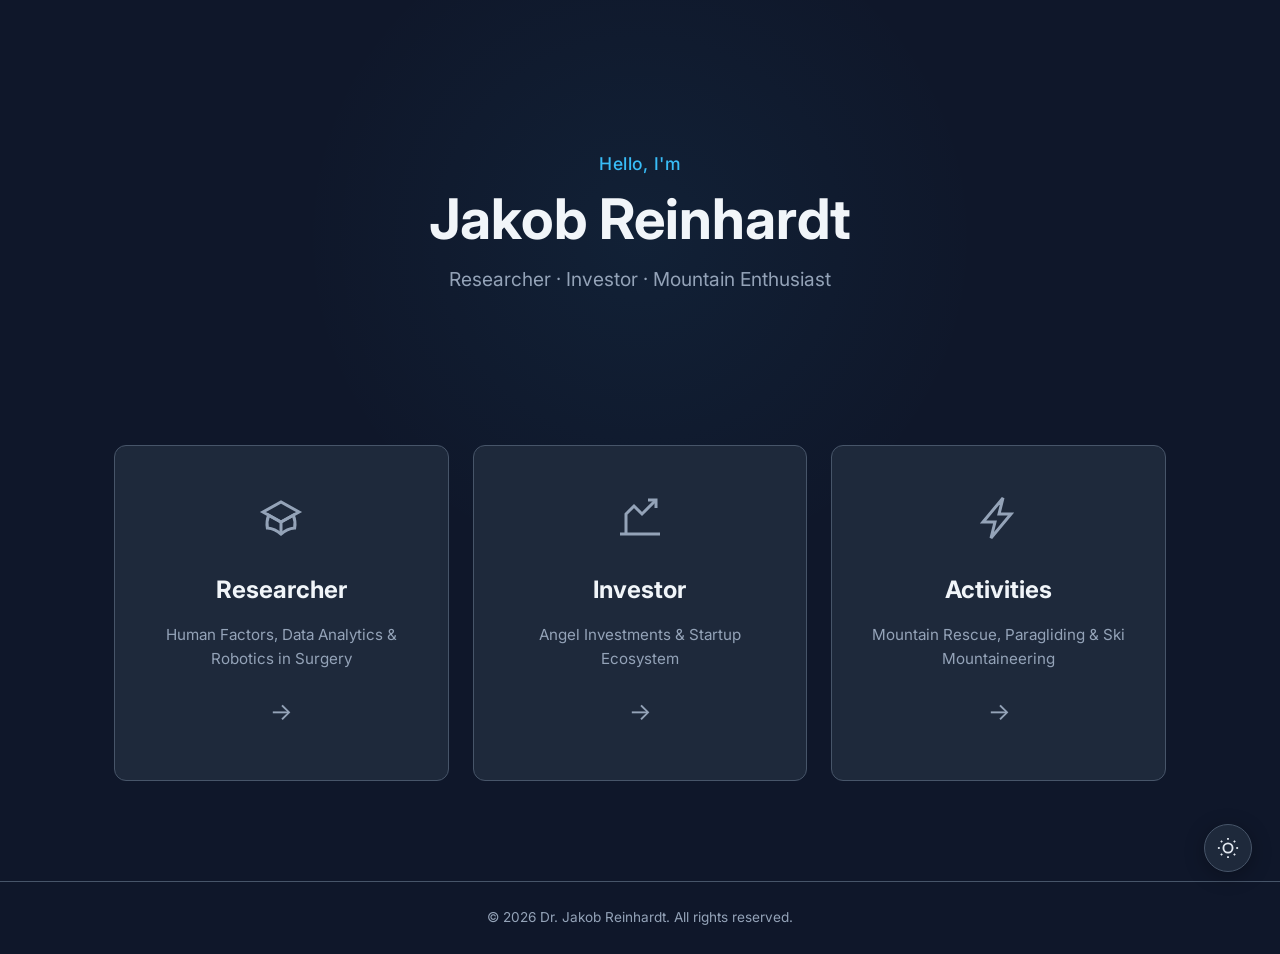
==== commit 7a91ea14: "style changes" ====
--- a/index.html
+++ b/index.html
@@ -12,11 +12,17 @@
 </head>
 <body class="entry-page">
 
+    <!-- Theme Toggle -->
+    <button class="theme-toggle" id="theme-toggle" aria-label="Toggle clean theme" title="Switch design">
+        <svg class="theme-toggle-icon icon-clean" viewBox="0 0 24 24" width="22" height="22" fill="none" stroke="currentColor" stroke-width="2"><circle cx="12" cy="12" r="5"/><line x1="12" y1="1" x2="12" y2="3"/><line x1="12" y1="21" x2="12" y2="23"/><line x1="4.22" y1="4.22" x2="5.64" y2="5.64"/><line x1="18.36" y1="18.36" x2="19.78" y2="19.78"/><line x1="1" y1="12" x2="3" y2="12"/><line x1="21" y1="12" x2="23" y2="12"/><line x1="4.22" y1="19.78" x2="5.64" y2="18.36"/><line x1="18.36" y1="5.64" x2="19.78" y2="4.22"/></svg>
+        <svg class="theme-toggle-icon icon-dark" viewBox="0 0 24 24" width="22" height="22" fill="none" stroke="currentColor" stroke-width="2"><path d="M21 12.79A9 9 0 1 1 11.21 3 7 7 0 0 0 21 12.79z"/></svg>
+    </button>
+
     <!-- Entry Hero -->
     <section class="entry-hero">
         <div class="entry-hero-content">
             <p class="entry-greeting">Hello, I'm</p>
-            <h1 class="entry-name">Jakob Reinhardt<span class="entry-suffix">, Dr.-Ing.</span></h1>
+            <h1 class="entry-name">Jakob Reinhardt</h1>
             <p class="entry-tagline">Researcher &middot; Investor &middot; Mountain Enthusiast</p>
         </div>
     </section>
@@ -24,6 +30,9 @@
     <!-- Three Spheres -->
     <section class="spheres">
         <a href="researcher.html" class="sphere sphere-researcher">
+            <div class="sphere-image">
+                <img src="https://images.unsplash.com/photo-1581093458791-9d42e3c2fd45?w=800&h=500&fit=crop" alt="Research laboratory">
+            </div>
             <div class="sphere-icon">
                 <svg viewBox="0 0 24 24" width="48" height="48" fill="none" stroke="currentColor" stroke-width="1.5"><path d="M12 14l9-5-9-5-9 5 9 5z"/><path d="M12 14l6.16-3.422a12.083 12.083 0 01.665 6.479A11.952 11.952 0 0012 20.055a11.952 11.952 0 00-6.824-2.998 12.078 12.078 0 01.665-6.479L12 14z"/><path d="M12 20.055V14"/></svg>
             </div>
@@ -32,6 +41,9 @@
             <span class="sphere-arrow">&rarr;</span>
         </a>
         <a href="investor.html" class="sphere sphere-investor">
+            <div class="sphere-image">
+                <img src="https://images.unsplash.com/photo-1460925895917-afdab827c52f?w=800&h=500&fit=crop" alt="Investment analytics">
+            </div>
             <div class="sphere-icon">
                 <svg viewBox="0 0 24 24" width="48" height="48" fill="none" stroke="currentColor" stroke-width="1.5"><path d="M2 20h20"/><path d="M5 20V10l4-4 4 4 7-7"/><path d="M16 3h4v4"/></svg>
             </div>
@@ -40,6 +52,9 @@
             <span class="sphere-arrow">&rarr;</span>
         </a>
         <a href="activities.html" class="sphere sphere-activities">
+            <div class="sphere-image">
+                <img src="https://images.unsplash.com/photo-1464822759023-fed622ff2c3b?w=800&h=500&fit=crop" alt="Mountain landscape">
+            </div>
             <div class="sphere-icon">
                 <svg viewBox="0 0 24 24" width="48" height="48" fill="none" stroke="currentColor" stroke-width="1.5"><path d="M14 2L4 14h6l-2 8 10-12h-6l2-8z"/></svg>
             </div>
@@ -52,9 +67,10 @@
     <!-- Footer -->
     <footer class="footer">
         <div class="container">
-            <p>&copy; 2026 Jakob Reinhardt. All rights reserved.</p>
+            <p>&copy; 2026 Dr. Jakob Reinhardt. All rights reserved.</p>
         </div>
     </footer>
 
+    <script src="script.js"></script>
 </body>
 </html>
--- a/style.css
+++ b/style.css
@@ -490,9 +490,9 @@
 }
 
 .highlight-icon {
-    font-size: 1.8rem;
     display: block;
     margin-bottom: 8px;
+    color: var(--color-primary);
 }
 
 .highlight-card h3 {
@@ -812,9 +812,9 @@
 }
 
 .investment-icon {
-    font-size: 2.2rem;
     display: block;
     margin-bottom: 12px;
+    color: var(--color-investor);
 }
 
 .investment-card h3 {
@@ -862,43 +862,135 @@
     color: var(--color-investor);
 }
 
-/* ===== Other (Investor) ===== */
-.other-grid {
+/* ===== Portfolio (Investor) ===== */
+.portfolio-grid {
     display: grid;
-    grid-template-columns: repeat(auto-fit, minmax(280px, 1fr));
     gap: 20px;
-}
-
-.other-card {
+    max-width: 800px;
+    margin-inline: auto;
+}
+
+.portfolio-card {
+    display: flex;
+    align-items: center;
+    gap: 28px;
     background: var(--color-surface);
     border: 1px solid var(--color-border);
     border-radius: var(--radius);
-    padding: 28px;
-    text-align: center;
+    padding: 32px;
+    text-decoration: none;
+    color: inherit;
     transition: border-color var(--transition), transform var(--transition);
 }
 
-.other-card:hover {
+.portfolio-card:hover {
     border-color: var(--color-investor);
-    transform: translateY(-4px);
-}
-
-.other-icon {
-    font-size: 2rem;
-    display: block;
-    margin-bottom: 12px;
-}
-
-.other-card h3 {
-    font-size: 1.05rem;
+    transform: translateY(-3px);
+}
+
+.portfolio-logo {
+    flex-shrink: 0;
+    width: 100px;
+    height: 100px;
+    display: flex;
+    align-items: center;
+    justify-content: center;
+    background: #fff;
+    border-radius: 12px;
+    padding: 12px;
+}
+
+.portfolio-logo img {
+    max-width: 100%;
+    max-height: 100%;
+    object-fit: contain;
+}
+
+.portfolio-logo-fallback {
+    font-size: 1.6rem;
+    font-weight: 700;
+    color: #1a1a2e;
+    letter-spacing: 2px;
+}
+
+.portfolio-info {
+    flex: 1;
+    min-width: 0;
+}
+
+.portfolio-info h3 {
+    font-size: 1.15rem;
     color: var(--color-text-heading);
     margin-bottom: 8px;
 }
 
-.other-card p {
-    font-size: 0.9rem;
+.portfolio-desc {
+    font-size: 0.92rem;
     color: var(--color-text-muted);
     line-height: 1.6;
+    margin-bottom: 12px;
+}
+
+.portfolio-tag {
+    display: inline-block;
+    font-size: 0.75rem;
+    font-weight: 500;
+    color: var(--color-investor);
+    background: rgba(167, 139, 250, 0.1);
+    border: 1px solid rgba(167, 139, 250, 0.25);
+    border-radius: 20px;
+    padding: 3px 12px;
+    margin-right: 6px;
+    margin-bottom: 4px;
+}
+
+.portfolio-arrow {
+    flex-shrink: 0;
+    font-size: 1.5rem;
+    color: var(--color-text-muted);
+    transition: color var(--transition), transform var(--transition);
+}
+
+.portfolio-card:hover .portfolio-arrow {
+    color: var(--color-investor);
+    transform: translateX(4px);
+}
+
+@media (max-width: 600px) {
+    .portfolio-card {
+        flex-direction: column;
+        text-align: center;
+        gap: 16px;
+    }
+    .portfolio-arrow {
+        display: none;
+    }
+}
+
+/* ===== What I Bring (Investor) ===== */
+.bring-list {
+    list-style: none;
+    padding: 0;
+    margin: 0;
+    max-width: 720px;
+    margin-inline: auto;
+}
+
+.bring-item {
+    padding: 10px 0;
+    border-bottom: 1px solid var(--color-border);
+    font-size: 0.95rem;
+    color: var(--color-text-muted);
+    line-height: 1.6;
+}
+
+.bring-item:last-child {
+    border-bottom: none;
+}
+
+.bring-item strong {
+    color: var(--color-text-heading);
+    font-weight: 600;
 }
 
 /* ===== Activity Feature ===== */
@@ -1174,3 +1266,455 @@
     opacity: 1;
     transform: translateY(0);
 }
+
+/* ===== Theme Toggle Button ===== */
+.theme-toggle {
+    position: fixed;
+    bottom: 28px;
+    right: 28px;
+    z-index: 9999;
+    width: 48px;
+    height: 48px;
+    border-radius: 50%;
+    border: 1px solid var(--color-border);
+    background: var(--color-bg-alt);
+    color: var(--color-text);
+    cursor: pointer;
+    display: flex;
+    align-items: center;
+    justify-content: center;
+    transition: all var(--transition);
+    box-shadow: 0 4px 20px rgba(0,0,0,0.3);
+}
+
+.theme-toggle:hover {
+    transform: scale(1.1);
+    border-color: var(--color-primary);
+    color: var(--color-primary);
+}
+
+.icon-dark { display: none; }
+.icon-clean { display: block; }
+
+/* ===== Sphere Images (hidden by default, shown in clean theme) ===== */
+.sphere-image {
+    display: none;
+    width: 100%;
+    height: 200px;
+    overflow: hidden;
+    border-radius: 8px 8px 0 0;
+    margin: -48px -32px 24px -32px;
+    width: calc(100% + 64px);
+}
+
+.sphere-image img {
+    width: 100%;
+    height: 100%;
+    object-fit: cover;
+    transition: transform 0.5s ease;
+}
+
+.sphere:hover .sphere-image img {
+    transform: scale(1.05);
+}
+
+/* =============================================================
+   CLEAN THEME — Light minimal design inspired by Boston Venture
+   ============================================================= */
+body.clean-theme {
+    --color-bg: #ffffff;
+    --color-bg-alt: #f8f9fa;
+    --color-surface: #f1f3f5;
+    --color-primary: #1a1a2e;
+    --color-primary-dark: #0d0d1a;
+    --color-accent: #2d2d44;
+    --color-text: #333333;
+    --color-text-muted: #6c757d;
+    --color-text-heading: #1a1a2e;
+    --color-border: #e0e0e0;
+    --color-researcher: #1a73e8;
+    --color-investor: #6d28d9;
+    --color-activities: #059669;
+}
+
+/* Toggle icon swap */
+body.clean-theme .icon-clean { display: none; }
+body.clean-theme .icon-dark { display: block; }
+
+body.clean-theme .theme-toggle {
+    background: #ffffff;
+    border-color: #d0d0d0;
+    color: #333;
+    box-shadow: 0 2px 12px rgba(0,0,0,0.08);
+}
+
+body.clean-theme .theme-toggle:hover {
+    border-color: #1a1a2e;
+    color: #1a1a2e;
+}
+
+/* --- Entry Page --- */
+body.clean-theme.entry-page {
+    background: #ffffff;
+}
+
+body.clean-theme .entry-hero::before {
+    background: radial-gradient(circle, rgba(26, 26, 46, 0.03) 0%, transparent 60%);
+}
+
+body.clean-theme .entry-greeting {
+    color: #6c757d;
+    font-weight: 400;
+    text-transform: uppercase;
+    font-size: 0.9rem;
+    letter-spacing: 2px;
+}
+
+body.clean-theme .entry-name {
+    color: #1a1a2e;
+    font-weight: 300;
+    font-size: 3.8rem;
+    letter-spacing: -1px;
+}
+
+body.clean-theme .entry-suffix {
+    color: #999;
+    font-weight: 300;
+}
+
+body.clean-theme .entry-tagline {
+    color: #999;
+    font-weight: 300;
+    font-size: 1.1rem;
+    letter-spacing: 1px;
+}
+
+/* --- Spheres in clean theme: show image, hide icon --- */
+body.clean-theme .sphere-image {
+    display: block;
+}
+
+body.clean-theme .sphere-icon {
+    display: none;
+}
+
+body.clean-theme .sphere {
+    border: none;
+    background: #ffffff;
+    border-radius: 12px;
+    box-shadow: 0 2px 20px rgba(0,0,0,0.06);
+    padding: 0;
+    overflow: hidden;
+    text-align: left;
+}
+
+body.clean-theme .sphere-image {
+    margin: 0;
+    width: 100%;
+    height: 220px;
+    border-radius: 0;
+}
+
+body.clean-theme .sphere h2,
+body.clean-theme .sphere p,
+body.clean-theme .sphere-arrow {
+    padding-left: 28px;
+    padding-right: 28px;
+}
+
+body.clean-theme .sphere h2 {
+    font-size: 1.4rem;
+    font-weight: 600;
+    color: #1a1a2e;
+    margin-top: 24px;
+    margin-bottom: 8px;
+}
+
+body.clean-theme .sphere p {
+    font-size: 0.9rem;
+    color: #888;
+    margin-bottom: 20px;
+}
+
+body.clean-theme .sphere-arrow {
+    padding-bottom: 28px;
+    color: #bbb;
+}
+
+body.clean-theme .sphere::before {
+    display: none;
+}
+
+body.clean-theme .sphere:hover {
+    transform: translateY(-6px);
+    box-shadow: 0 12px 40px rgba(0,0,0,0.1);
+    border-color: transparent;
+}
+
+body.clean-theme .sphere-researcher:hover { border-color: transparent; }
+body.clean-theme .sphere-investor:hover { border-color: transparent; }
+body.clean-theme .sphere-activities:hover { border-color: transparent; }
+
+body.clean-theme .sphere:hover .sphere-arrow { color: #1a1a2e; }
+
+/* --- Navbar --- */
+body.clean-theme .navbar {
+    background: rgba(255, 255, 255, 0.92);
+    backdrop-filter: blur(16px);
+    border-bottom: 1px solid #eee;
+}
+
+body.clean-theme .nav-logo {
+    color: #1a1a2e;
+    font-weight: 700;
+}
+
+body.clean-theme .nav-logo:hover {
+    color: #444;
+}
+
+body.clean-theme .nav-links a {
+    color: #888;
+}
+
+body.clean-theme .nav-links a:hover {
+    color: #1a1a2e;
+}
+
+body.clean-theme .nav-links a::after {
+    background: #1a1a2e;
+}
+
+body.clean-theme .nav-divider {
+    background: #ddd;
+}
+
+body.clean-theme .nav-toggle span {
+    background: #1a1a2e;
+}
+
+/* --- Sub Hero --- */
+body.clean-theme .sub-hero {
+    padding-top: 140px;
+}
+
+body.clean-theme .sub-hero::before {
+    background: none;
+}
+
+body.clean-theme .back-link {
+    color: #999;
+}
+
+body.clean-theme .back-link:hover {
+    color: #1a1a2e;
+}
+
+body.clean-theme .sub-hero-label {
+    color: #999;
+    font-weight: 500;
+    letter-spacing: 3px;
+}
+
+body.clean-theme .sub-hero h1 {
+    font-weight: 300;
+    font-size: 3rem;
+    color: #1a1a2e;
+    letter-spacing: -0.5px;
+}
+
+body.clean-theme .sub-hero p {
+    color: #888;
+    font-weight: 300;
+}
+
+/* --- Sections --- */
+body.clean-theme .section-alt {
+    background: #f8f9fa;
+}
+
+body.clean-theme .section-title {
+    font-weight: 300;
+    font-size: 2.2rem;
+    color: #1a1a2e;
+    letter-spacing: -0.5px;
+}
+
+body.clean-theme .section-title::after {
+    background: #1a1a2e;
+    height: 2px;
+    width: 40px;
+}
+
+body.clean-theme.subpage-researcher .section-title::after,
+body.clean-theme.subpage-investor .section-title::after,
+body.clean-theme.subpage-activities .section-title::after {
+    background: #1a1a2e;
+}
+
+body.clean-theme .section-intro {
+    color: #888;
+    font-weight: 300;
+}
+
+/* --- Cards --- */
+body.clean-theme .highlight-card,
+body.clean-theme .skill-category,
+body.clean-theme .education-card,
+body.clean-theme .engagement-card,
+body.clean-theme .investment-card,
+body.clean-theme .sport-card,
+body.clean-theme .activity-feature {
+    background: #ffffff;
+    border: 1px solid #eee;
+    box-shadow: 0 1px 8px rgba(0,0,0,0.04);
+}
+
+body.clean-theme .highlight-card:hover,
+body.clean-theme .skill-category:hover,
+body.clean-theme .education-card:hover,
+body.clean-theme .engagement-card:hover,
+body.clean-theme .investment-card:hover,
+body.clean-theme .sport-card:hover,
+body.clean-theme .activity-feature:hover {
+    border-color: #ccc;
+    box-shadow: 0 4px 20px rgba(0,0,0,0.06);
+}
+
+/* --- Timeline --- */
+body.clean-theme .timeline::before {
+    background: linear-gradient(to bottom, #ddd, #eee, transparent);
+}
+
+body.clean-theme .timeline-marker {
+    background: #fff;
+    border-color: #1a1a2e;
+}
+
+body.clean-theme .timeline-content {
+    background: #ffffff;
+    border: 1px solid #eee;
+    box-shadow: 0 1px 8px rgba(0,0,0,0.04);
+}
+
+body.clean-theme .timeline-content:hover {
+    border-color: #ccc;
+}
+
+body.clean-theme .timeline-date {
+    color: #999;
+}
+
+body.clean-theme .timeline-content li::before {
+    color: #1a1a2e;
+}
+
+/* --- Publications --- */
+body.clean-theme .publication-item {
+    background: #ffffff;
+    border: 1px solid #eee;
+}
+
+body.clean-theme .publication-item:hover {
+    border-color: #ccc;
+}
+
+body.clean-theme .pub-year {
+    color: #999;
+}
+
+/* --- Portfolio --- */
+body.clean-theme .portfolio-card {
+    background: #ffffff;
+    border: 1px solid #eee;
+    box-shadow: 0 1px 8px rgba(0,0,0,0.04);
+}
+
+body.clean-theme .portfolio-card:hover {
+    border-color: #ccc;
+    box-shadow: 0 4px 20px rgba(0,0,0,0.06);
+}
+
+body.clean-theme .portfolio-tag {
+    color: #666;
+    background: #f0f0f0;
+    border-color: #ddd;
+}
+
+/* --- Skill Tags --- */
+body.clean-theme .skill-tag {
+    background: #f0f0f0;
+    color: #555;
+    border-color: #ddd;
+}
+
+body.clean-theme .skill-tag:hover {
+    background: #e8e8e8;
+    border-color: #ccc;
+}
+
+/* --- Buttons --- */
+body.clean-theme .btn-primary {
+    background: #1a1a2e;
+    color: #fff;
+}
+
+body.clean-theme .btn-primary:hover {
+    background: #2d2d44;
+    color: #fff;
+    box-shadow: 0 8px 24px rgba(26,26,46,0.2);
+}
+
+body.clean-theme .btn-secondary {
+    color: #1a1a2e;
+    border-color: #1a1a2e;
+}
+
+body.clean-theme .btn-secondary:hover {
+    background: rgba(26,26,46,0.05);
+    color: #1a1a2e;
+}
+
+/* --- Contact --- */
+body.clean-theme .contact-link {
+    border-color: #eee;
+    color: #333;
+}
+
+body.clean-theme .contact-link:hover {
+    border-color: #1a1a2e;
+    background: rgba(26,26,46,0.02);
+    color: #1a1a2e;
+}
+
+/* --- Footer --- */
+body.clean-theme .footer {
+    border-top: 1px solid #eee;
+    color: #999;
+}
+
+/* --- Bring List --- */
+body.clean-theme .bring-item {
+    border-bottom-color: #eee;
+}
+
+/* --- Activity --- */
+body.clean-theme .activity-date {
+    color: #999;
+}
+
+body.clean-theme .activity-list li::before {
+    color: #1a1a2e;
+}
+
+/* --- Mobile menu --- */
+@media (max-width: 768px) {
+    body.clean-theme .nav-links {
+        background: rgba(255, 255, 255, 0.98);
+        border-bottom: 1px solid #eee;
+    }
+
+    body.clean-theme .sphere-image {
+        height: 180px;
+    }
+}
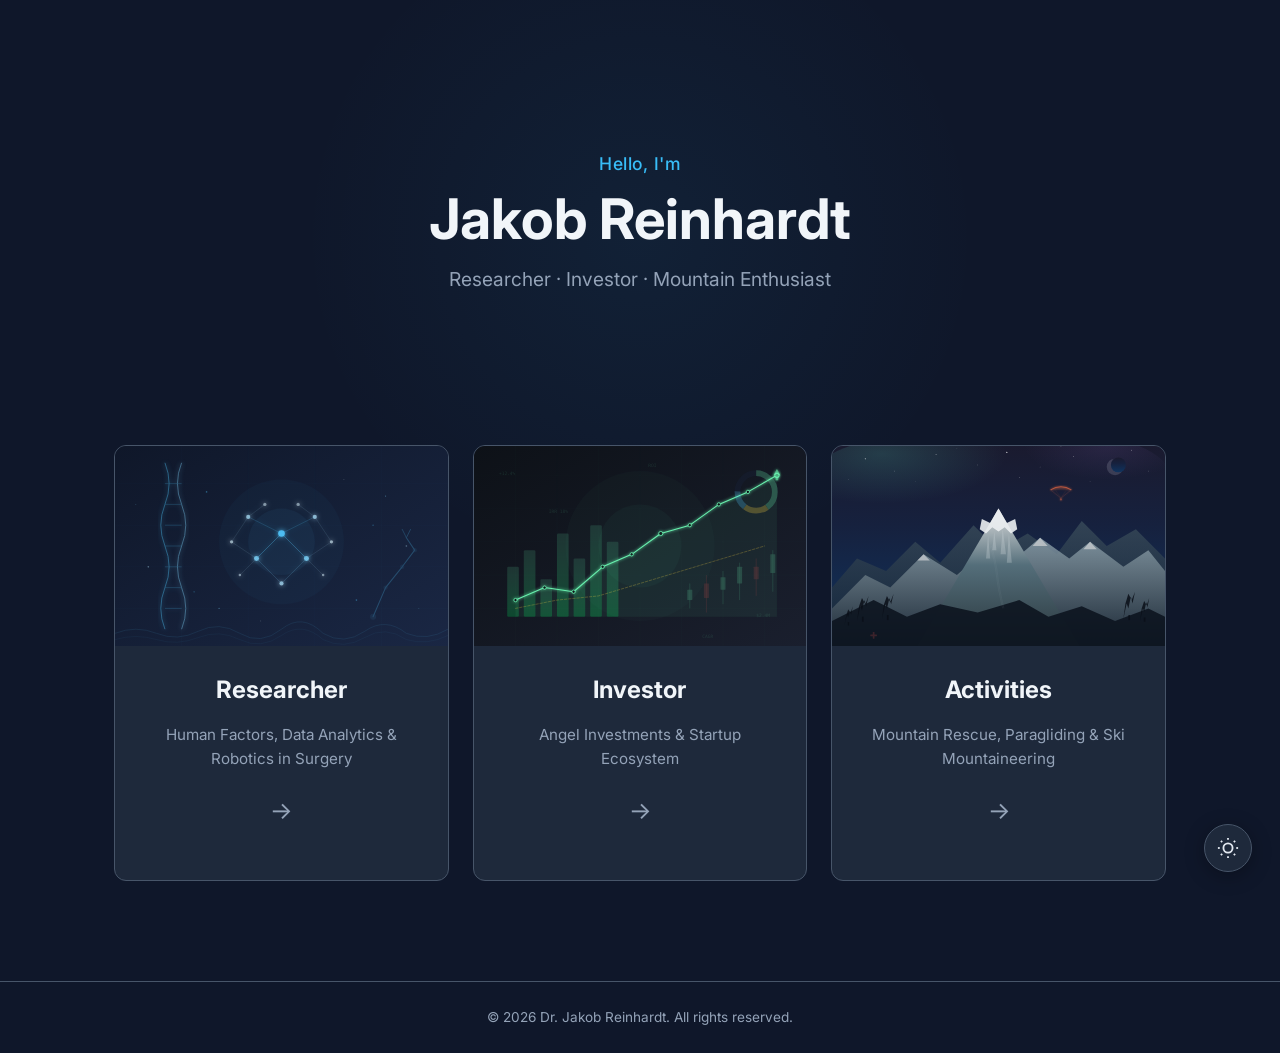
==== commit 7f41d00c: "svg images added" ====
--- a/index.html
+++ b/index.html
@@ -31,10 +31,7 @@
     <section class="spheres">
         <a href="researcher.html" class="sphere sphere-researcher">
             <div class="sphere-image">
-                <img src="https://images.unsplash.com/photo-1581093458791-9d42e3c2fd45?w=800&h=500&fit=crop" alt="Research laboratory">
-            </div>
-            <div class="sphere-icon">
-                <svg viewBox="0 0 24 24" width="48" height="48" fill="none" stroke="currentColor" stroke-width="1.5"><path d="M12 14l9-5-9-5-9 5 9 5z"/><path d="M12 14l6.16-3.422a12.083 12.083 0 01.665 6.479A11.952 11.952 0 0012 20.055a11.952 11.952 0 00-6.824-2.998 12.078 12.078 0 01.665-6.479L12 14z"/><path d="M12 20.055V14"/></svg>
+                <img src="images/researcher.svg" alt="Research laboratory">
             </div>
             <h2>Researcher</h2>
             <p>Human Factors, Data Analytics &amp; Robotics in Surgery</p>
@@ -42,10 +39,7 @@
         </a>
         <a href="investor.html" class="sphere sphere-investor">
             <div class="sphere-image">
-                <img src="https://images.unsplash.com/photo-1460925895917-afdab827c52f?w=800&h=500&fit=crop" alt="Investment analytics">
-            </div>
-            <div class="sphere-icon">
-                <svg viewBox="0 0 24 24" width="48" height="48" fill="none" stroke="currentColor" stroke-width="1.5"><path d="M2 20h20"/><path d="M5 20V10l4-4 4 4 7-7"/><path d="M16 3h4v4"/></svg>
+                <img src="images/investor.svg" alt="Investment analytics">
             </div>
             <h2>Investor</h2>
             <p>Angel Investments &amp; Startup Ecosystem</p>
@@ -53,10 +47,7 @@
         </a>
         <a href="activities.html" class="sphere sphere-activities">
             <div class="sphere-image">
-                <img src="https://images.unsplash.com/photo-1464822759023-fed622ff2c3b?w=800&h=500&fit=crop" alt="Mountain landscape">
-            </div>
-            <div class="sphere-icon">
-                <svg viewBox="0 0 24 24" width="48" height="48" fill="none" stroke="currentColor" stroke-width="1.5"><path d="M14 2L4 14h6l-2 8 10-12h-6l2-8z"/></svg>
+                <img src="images/activities.svg" alt="Mountain landscape">
             </div>
             <h2>Activities</h2>
             <p>Mountain Rescue, Paragliding &amp; Ski Mountaineering</p>
--- a/style.css
+++ b/style.css
@@ -313,6 +313,7 @@
 .sphere-activities:hover { border-color: var(--color-activities); }
 
 .sphere-icon {
+    display: none;
     margin-bottom: 20px;
     color: var(--color-text-muted);
     transition: color var(--transition);
@@ -1296,9 +1297,9 @@
 .icon-dark { display: none; }
 .icon-clean { display: block; }
 
-/* ===== Sphere Images (hidden by default, shown in clean theme) ===== */
+/* ===== Sphere Images (shown in both themes) ===== */
 .sphere-image {
-    display: none;
+    display: block;
     width: 100%;
     height: 200px;
     overflow: hidden;
@@ -1714,7 +1715,8 @@
         border-bottom: 1px solid #eee;
     }
 
-    body.clean-theme .sphere-image {
+    body.clean-theme .sphere-image,
+    .sphere-image {
         height: 180px;
     }
 }
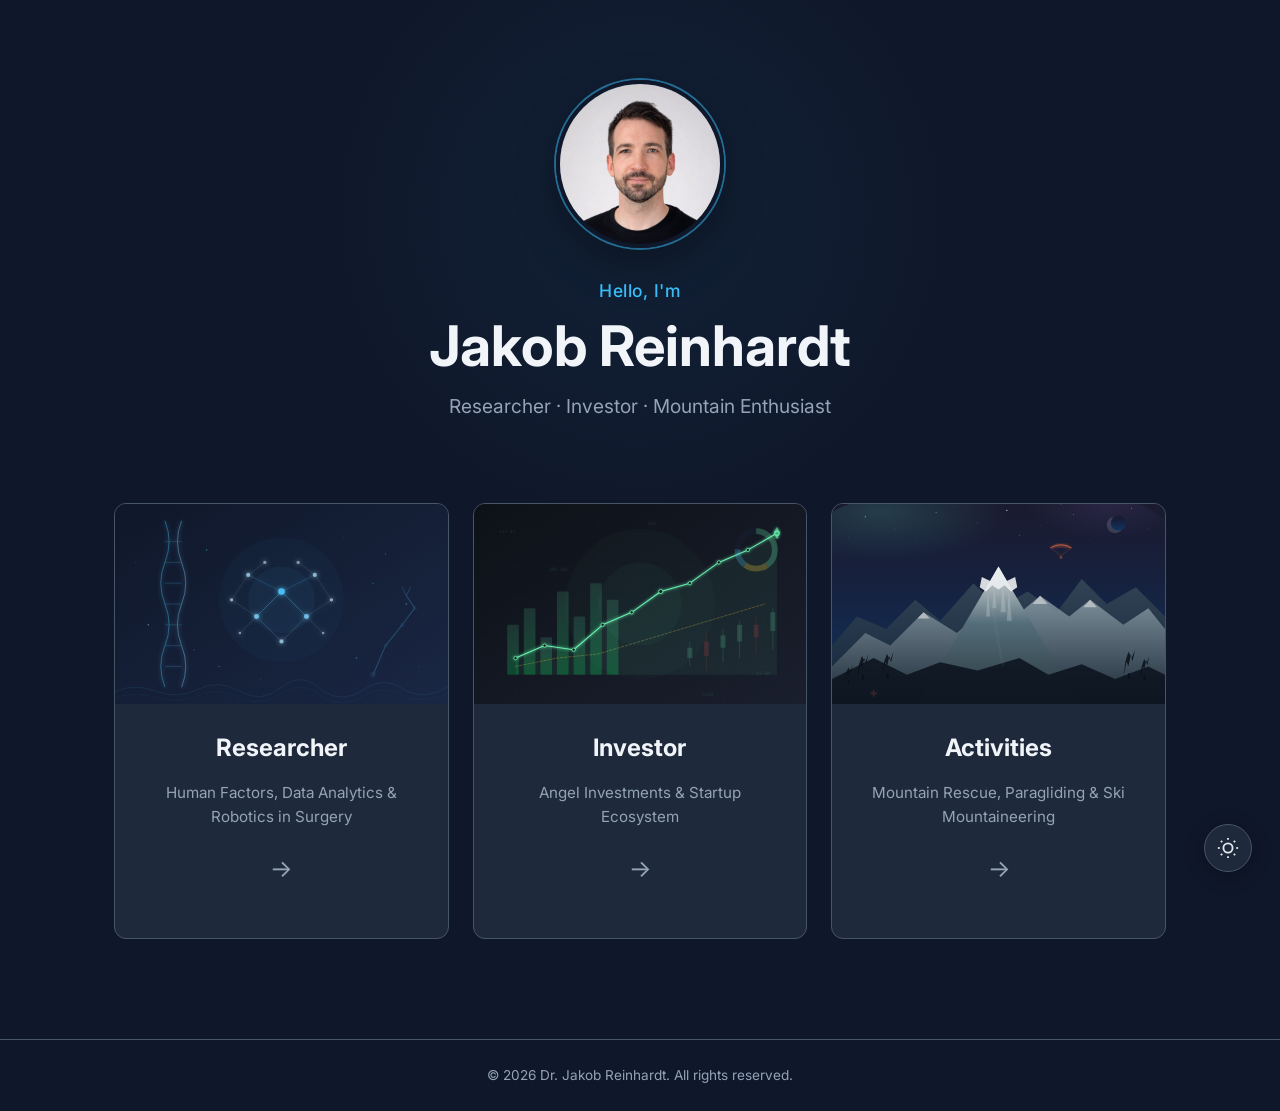
==== commit a52076fe: "foto and paper update" ====
--- a/index.html
+++ b/index.html
@@ -1,7 +1,8 @@
 <!DOCTYPE html>
-<html lang="en">
+<html lang="en" translate="no">
 <head>
     <meta charset="UTF-8">
+    <meta name="google" content="notranslate">
     <meta name="viewport" content="width=device-width, initial-scale=1.0">
     <title>Jakob Reinhardt, Dr.-Ing.</title>
     <meta name="description" content="Personal webpage of Dr.-Ing. Jakob Reinhardt — Researcher, Investor, and Mountain Enthusiast.">
@@ -21,6 +22,7 @@
     <!-- Entry Hero -->
     <section class="entry-hero">
         <div class="entry-hero-content">
+            <img src="images/portrait.jpg" alt="Portrait of Jakob Reinhardt" class="entry-portrait" width="480" height="480">
             <p class="entry-greeting">Hello, I'm</p>
             <h1 class="entry-name">Jakob Reinhardt</h1>
             <p class="entry-tagline">Researcher &middot; Investor &middot; Mountain Enthusiast</p>
--- a/style.css
+++ b/style.css
@@ -96,6 +96,25 @@
     max-width: 700px;
 }
 
+.section-subtitle {
+    font-size: 1.25rem;
+    font-weight: 600;
+    color: var(--color-text-muted);
+    margin-bottom: 24px;
+    margin-top: 12px;
+    letter-spacing: 0.02em;
+}
+
+.section-subtitle + .portfolio-grid {
+    margin-bottom: 48px;
+}
+
+.section-subtitle-note {
+    font-weight: 400;
+    font-size: 0.9rem;
+    opacity: 0.65;
+}
+
 /* Sphere-specific accent colors */
 .subpage-researcher .section-title::after { background: linear-gradient(90deg, var(--color-researcher), #7dd3fc); }
 .subpage-investor .section-title::after { background: linear-gradient(90deg, var(--color-investor), #c4b5fd); }
@@ -228,6 +247,16 @@
 .entry-hero-content {
     position: relative;
     z-index: 1;
+}
+
+.entry-portrait {
+    width: 168px;
+    height: 168px;
+    margin: 0 auto 28px;
+    border-radius: 50%;
+    object-fit: cover;
+    border: 4px solid var(--color-bg);
+    box-shadow: 0 0 0 2px rgba(56, 189, 248, 0.5), 0 16px 40px rgba(0, 0, 0, 0.35);
 }
 
 .entry-greeting {
@@ -416,6 +445,42 @@
     line-height: 1.8;
 }
 
+/* Wide photo below the hero text — one per sphere page */
+.sub-hero-photo {
+    position: relative; /* paint above the .sub-hero::before tint */
+    margin-top: 40px;
+}
+
+.sub-hero-photo img {
+    width: 100%;
+    height: auto;
+    border-radius: var(--radius);
+    border: 1px solid var(--color-border);
+    box-shadow: 0 20px 40px rgba(0, 0, 0, 0.3);
+}
+
+.sub-hero-photo figcaption {
+    margin-top: 14px;
+    padding-left: 12px;
+    border-left: 2px solid var(--color-border);
+    font-size: 0.85rem;
+    color: var(--color-text-muted);
+    line-height: 1.6;
+}
+
+.subpage-researcher .sub-hero-photo figcaption { border-left-color: var(--color-researcher); }
+.subpage-investor .sub-hero-photo figcaption { border-left-color: var(--color-investor); }
+.subpage-activities .sub-hero-photo figcaption { border-left-color: var(--color-activities); }
+
+@media (max-width: 600px) {
+    /* Wide shots get too small on phones; crop towards the subject instead. */
+    .sub-hero-photo img {
+        aspect-ratio: 4 / 3;
+        object-fit: cover;
+        object-position: var(--photo-focus, 35% 50%);
+    }
+}
+
 /* ===== Buttons ===== */
 .btn {
     display: inline-flex;
@@ -496,6 +561,16 @@
     color: var(--color-primary);
 }
 
+.highlight-logo {
+    display: block;
+    width: 48px;
+    height: 48px;
+    max-width: 48px;
+    max-height: 48px;
+    object-fit: contain;
+    margin: 0 auto 8px;
+}
+
 .highlight-card h3 {
     font-size: 0.9rem;
     font-weight: 600;
@@ -1091,6 +1166,385 @@
     font-size: 0.9rem;
     color: var(--color-text-muted);
     line-height: 1.6;
+}
+
+/* ===== Selected Tours ===== */
+.tour-list {
+    display: flex;
+    flex-direction: column;
+    gap: 16px;
+    margin-bottom: 40px;
+}
+
+.tour-card {
+    display: flex;
+    align-items: flex-start;
+    gap: 16px;
+    background: var(--color-surface);
+    border: 1px solid var(--color-border);
+    border-radius: var(--radius);
+    padding: 24px;
+    transition: border-color var(--transition), transform var(--transition);
+}
+
+.tour-card:hover {
+    border-color: var(--color-activities);
+    transform: translateY(-2px);
+}
+
+.tour-icon {
+    font-size: 1.8rem;
+    flex-shrink: 0;
+}
+
+.tour-content h3 {
+    font-size: 1.05rem;
+    color: var(--color-text-heading);
+    margin-bottom: 6px;
+}
+
+.tour-content p {
+    font-size: 0.9rem;
+    color: var(--color-text-muted);
+    line-height: 1.6;
+}
+
+.tour-suggestion {
+    background: var(--color-surface);
+    border: 1px solid var(--color-border);
+    border-radius: var(--radius);
+    padding: 28px;
+    text-align: center;
+}
+
+.tour-suggestion h3 {
+    font-size: 1.1rem;
+    color: var(--color-text-heading);
+    margin-bottom: 6px;
+}
+
+.tour-suggestion > p {
+    font-size: 0.9rem;
+    color: var(--color-text-muted);
+    margin-bottom: 16px;
+}
+
+.tour-form {
+    display: flex;
+    flex-direction: column;
+    gap: 12px;
+    max-width: 520px;
+    margin: 0 auto;
+}
+
+.tour-input {
+    width: 100%;
+    padding: 12px 14px;
+    font-family: inherit;
+    font-size: 0.9rem;
+    color: var(--color-text);
+    background: var(--color-bg);
+    border: 1px solid var(--color-border);
+    border-radius: var(--radius);
+    resize: vertical;
+    transition: border-color var(--transition);
+}
+
+.tour-input:focus {
+    outline: none;
+    border-color: var(--color-activities);
+}
+
+.tour-submit-btn {
+    align-self: flex-end;
+    padding: 10px 24px;
+    font-family: inherit;
+    font-size: 0.9rem;
+    font-weight: 500;
+    color: #fff;
+    background: var(--color-activities);
+    border: none;
+    border-radius: var(--radius);
+    cursor: pointer;
+    transition: opacity var(--transition);
+}
+
+.tour-submit-btn:hover {
+    opacity: 0.85;
+}
+
+.tour-form-note {
+    font-size: 0.78rem;
+    color: var(--color-text-muted);
+    margin-top: 8px;
+}
+
+.recent-suggestions {
+    margin-top: 1.2rem;
+}
+
+.recent-suggestions h4 {
+    font-size: 0.9rem;
+    margin-bottom: 0.5rem;
+    color: var(--color-text);
+}
+
+.recent-suggestions ul {
+    list-style: none;
+    padding: 0;
+    margin: 0;
+}
+
+.recent-suggestions li {
+    font-size: 0.85rem;
+    color: var(--color-text-muted);
+    padding: 0.5rem 0;
+    border-bottom: 1px solid rgba(0,0,0,0.06);
+    line-height: 1.4;
+}
+
+.recent-suggestions li:last-child {
+    border-bottom: none;
+}
+
+.sr-only {
+    position: absolute;
+    width: 1px;
+    height: 1px;
+    padding: 0;
+    margin: -1px;
+    overflow: hidden;
+    clip: rect(0, 0, 0, 0);
+    border: 0;
+}
+
+/* ===== Mountain Popularity Chart ===== */
+.mountain-chart-section {
+    margin-top: 32px;
+    margin-bottom: 32px;
+}
+
+.mountain-chart-container {
+    background: var(--color-surface);
+    border: 1px solid var(--color-border);
+    border-radius: var(--radius);
+    padding: 20px 16px 12px;
+    overflow-x: auto;
+}
+
+.mountain-chart-container svg {
+    display: block;
+    width: 100%;
+    height: auto;
+}
+
+.mountain-chart-container .chart-label {
+    fill: var(--color-text-muted);
+}
+
+.mountain-chart-container .chart-label-top {
+    fill: var(--color-text-heading);
+}
+
+.mountain-chart-container .chart-bar {
+    fill: var(--color-activities);
+}
+
+.mountain-chart-title {
+    font-size: 1rem;
+    font-weight: 600;
+    color: var(--color-text-heading);
+    margin-bottom: 16px;
+}
+
+.chart-loading {
+    font-size: 0.85rem;
+    color: var(--color-text-muted);
+}
+
+/* ===== Mountain Chat ===== */
+.chat-section {
+    margin-top: 32px;
+}
+
+.chat-title {
+    font-size: 1rem;
+    font-weight: 600;
+    color: var(--color-text-heading);
+    margin-bottom: 4px;
+}
+
+.chat-intro {
+    font-size: 0.85rem;
+    color: var(--color-text-muted);
+    margin-bottom: 16px;
+}
+
+.chat-window {
+    background: var(--color-surface);
+    border: 1px solid var(--color-border);
+    border-radius: var(--radius);
+    padding: 20px;
+}
+
+.chat-form {
+    display: flex;
+    flex-direction: column;
+    gap: 10px;
+}
+
+/* Roomy enough to see a few full sentences while typing. */
+.chat-input {
+    width: 100%;
+    min-height: 110px;
+    padding: 14px 16px;
+    font-family: inherit;
+    font-size: 0.92rem;
+    line-height: 1.6;
+    color: var(--color-text);
+    background: var(--color-bg);
+    border: 1px solid var(--color-border);
+    border-radius: var(--radius);
+    resize: vertical;
+    transition: border-color var(--transition);
+}
+
+.chat-input:focus {
+    outline: none;
+    border-color: var(--color-activities);
+}
+
+.chat-form-row {
+    display: flex;
+    align-items: center;
+    justify-content: space-between;
+    gap: 12px;
+}
+
+.chat-hint {
+    font-size: 0.72rem;
+    color: var(--color-text-muted);
+}
+
+.chat-send-btn {
+    padding: 10px 26px;
+    font-family: inherit;
+    font-size: 0.9rem;
+    font-weight: 500;
+    color: #fff;
+    background: var(--color-activities);
+    border: none;
+    border-radius: var(--radius);
+    cursor: pointer;
+    transition: opacity var(--transition);
+}
+
+.chat-send-btn:hover:not(:disabled) {
+    opacity: 0.85;
+}
+
+.chat-send-btn:disabled {
+    opacity: 0.6;
+    cursor: not-allowed;
+}
+
+/* ----- live answer, directly under the input ----- */
+.chat-answer {
+    margin-top: 18px;
+    padding: 16px 18px;
+    background: var(--color-bg);
+    border: 1px solid var(--color-border);
+    border-left: 3px solid var(--color-activities);
+    border-radius: var(--radius);
+}
+
+.chat-answer-q {
+    font-size: 0.8rem;
+    font-weight: 600;
+    color: var(--color-text-muted);
+    margin-bottom: 10px;
+}
+
+.chat-answer-text {
+    font-size: 0.92rem;
+    line-height: 1.65;
+    color: var(--color-text);
+    white-space: pre-wrap;      /* keep the model's paragraph breaks */
+    overflow-wrap: anywhere;
+}
+
+/* blinking caret while text is still streaming in */
+.chat-answer-text::after {
+    content: '▍';
+    color: var(--color-activities);
+    animation: chat-caret 1s steps(1) infinite;
+}
+
+.chat-answer:not(:has(.chat-status)) .chat-answer-text::after,
+.chat-answer-error .chat-answer-text::after {
+    content: none;
+}
+
+@keyframes chat-caret {
+    0%, 50%   { opacity: 1; }
+    50.01%, 100% { opacity: 0; }
+}
+
+.chat-status {
+    font-size: 0.78rem;
+    color: var(--color-text-muted);
+    margin-top: 8px;
+}
+
+.chat-answer-error {
+    border-left-color: #e74c3c;
+}
+
+.chat-answer-error .chat-answer-text {
+    color: #e74c3c;
+}
+
+/* ----- earlier exchanges, newest first ----- */
+.chat-history {
+    margin-top: 4px;
+}
+
+.chat-turn {
+    padding: 14px 2px;
+    border-top: 1px solid var(--color-border);
+}
+
+.chat-turn-q {
+    font-size: 0.8rem;
+    font-weight: 600;
+    color: var(--color-text-muted);
+    margin-bottom: 6px;
+}
+
+.chat-turn-a {
+    font-size: 0.87rem;
+    line-height: 1.6;
+    color: var(--color-text-muted);
+    white-space: pre-wrap;
+    overflow-wrap: anywhere;
+}
+
+.chat-note {
+    font-size: 0.72rem;
+    color: var(--color-text-muted);
+    margin-top: 14px;
+}
+
+@media (max-width: 600px) {
+    .chat-window { padding: 16px; }
+    .chat-input { min-height: 130px; }
+    .chat-form-row { flex-direction: column; align-items: stretch; }
+    .chat-send-btn { width: 100%; }
+    .chat-hint { text-align: center; }
+}
+
+@media (prefers-reduced-motion: reduce) {
+    .chat-answer-text::after { animation: none; }
 }
 
 /* ===== Contact ===== */
@@ -1179,6 +1633,12 @@
 
     .entry-name {
         font-size: 2.4rem;
+    }
+
+    .entry-portrait {
+        width: 136px;
+        height: 136px;
+        margin-bottom: 22px;
     }
 
     .entry-suffix {
@@ -1363,6 +1823,11 @@
     background: radial-gradient(circle, rgba(26, 26, 46, 0.03) 0%, transparent 60%);
 }
 
+body.clean-theme .entry-portrait {
+    border: none;
+    box-shadow: 0 8px 30px rgba(0, 0, 0, 0.1);
+}
+
 body.clean-theme .entry-greeting {
     color: #6c757d;
     font-weight: 400;
@@ -1529,6 +1994,17 @@
     font-weight: 300;
 }
 
+body.clean-theme .sub-hero-photo img {
+    border: none;
+    box-shadow: 0 2px 20px rgba(0, 0, 0, 0.06);
+}
+
+body.clean-theme .sub-hero-photo figcaption {
+    border-left-color: #1a1a2e;
+    color: #999;
+    font-weight: 300;
+}
+
 /* --- Sections --- */
 body.clean-theme .section-alt {
     background: #f8f9fa;
@@ -1565,7 +2041,9 @@
 body.clean-theme .engagement-card,
 body.clean-theme .investment-card,
 body.clean-theme .sport-card,
-body.clean-theme .activity-feature {
+body.clean-theme .activity-feature,
+body.clean-theme .tour-card,
+body.clean-theme .tour-suggestion {
     background: #ffffff;
     border: 1px solid #eee;
     box-shadow: 0 1px 8px rgba(0,0,0,0.04);
@@ -1577,9 +2055,20 @@
 body.clean-theme .engagement-card:hover,
 body.clean-theme .investment-card:hover,
 body.clean-theme .sport-card:hover,
-body.clean-theme .activity-feature:hover {
+body.clean-theme .activity-feature:hover,
+body.clean-theme .tour-card:hover {
     border-color: #ccc;
     box-shadow: 0 4px 20px rgba(0,0,0,0.06);
+}
+
+body.clean-theme .tour-input {
+    background: #f9f9fb;
+    border-color: #ddd;
+    color: #1a1a2e;
+}
+
+body.clean-theme .tour-input:focus {
+    border-color: #888;
 }
 
 /* --- Timeline --- */
